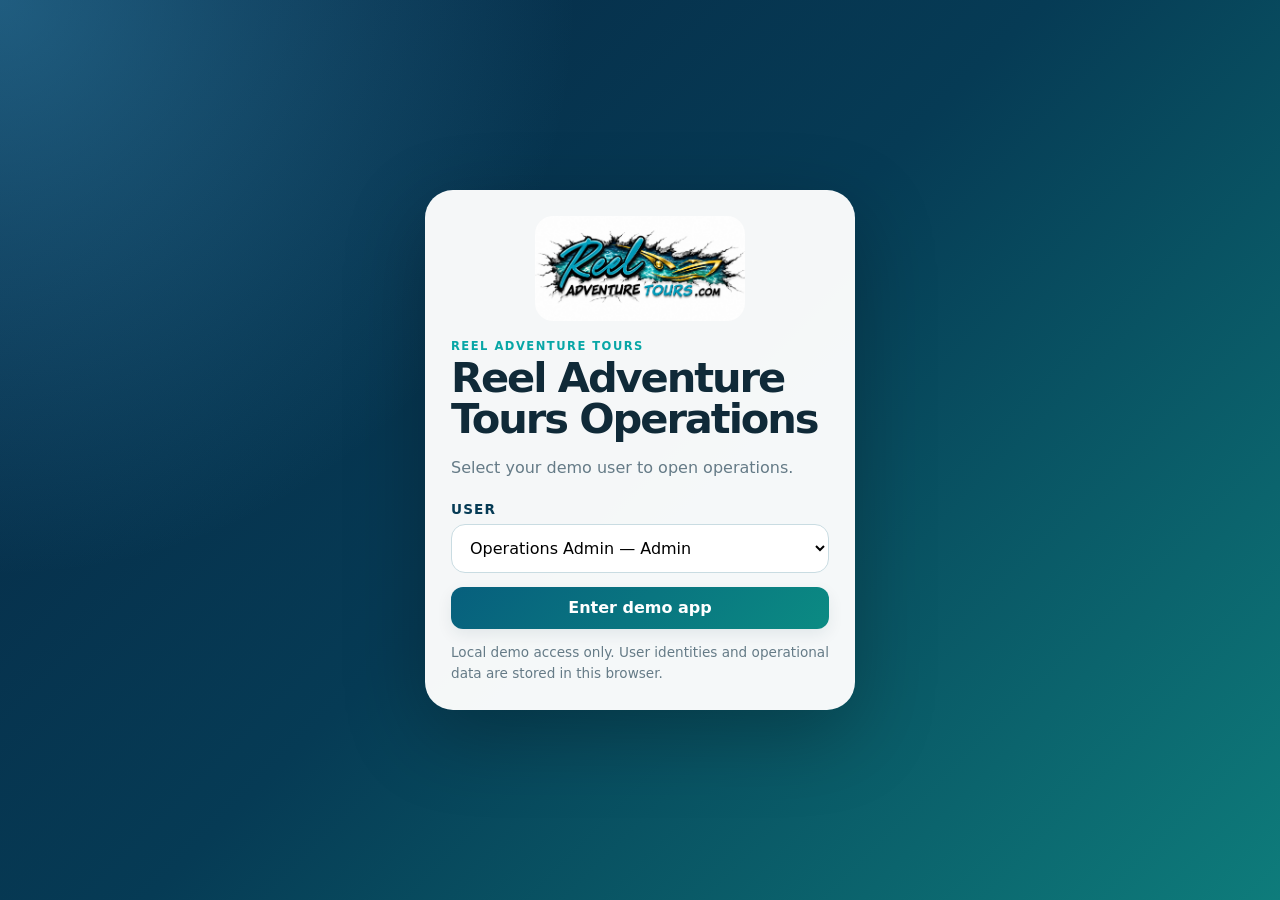
==== index.html @ 34bc8d0d "Polish operations workflows and prepare production deployment" ====
<!DOCTYPE html>
<html lang="en">
<head>
  <meta charset="UTF-8">
  <meta name="viewport" content="width=device-width, initial-scale=1.0, viewport-fit=cover">
  <meta name="theme-color" content="#081d33">
  <meta name="apple-mobile-web-app-capable" content="yes">
  <meta name="apple-mobile-web-app-status-bar-style" content="black-translucent">
  <meta name="description" content="Unified Reel Adventure Tours operations shell for bookings, trips, vessels, crew, payroll, expenses, inventory, checklists, cruise schedules, reports, and settings.">
  <title>Reel Adventure Tours — Operations Shell</title>
  <link rel="manifest" href="manifest.json">
  <link rel="apple-touch-icon" href="Reel Adventure Tours Logo (2).jpg">
  <link rel="stylesheet" href="styles.css">
</head>
<body>
  <div id="toast" class="toast" role="status" aria-live="polite"></div>

  <section id="loginScreen" class="login-screen" aria-labelledby="loginTitle">
    <div class="login-card">
      <img class="login-logo" src="Reel Adventure Tours Logo (2).jpg" alt="Reel Adventure Tours logo">
      <p class="eyebrow">Reel Adventure Tours</p>
      <h1 id="loginTitle">Reel Adventure Tours Operations</h1>
      <p class="login-copy">Select your demo user to open operations.</p>
      <label for="userSelect">User</label>
      <select id="userSelect"></select>
      <select id="roleSelect" hidden aria-hidden="true">
        <option value="Owner / Admin">Owner / Admin</option>
        <option value="Owner">Owner</option>
        <option value="Operations Manager">Operations Manager</option>
        <option value="Captain">Captain</option>
        <option value="Mate">Mate</option>
        <option value="Bookkeeper">Bookkeeper</option>
      </select>
      <button id="enterAppBtn" class="btn btn-primary btn-full">Enter demo app</button>
      <p class="login-note">Local demo access only. User identities and operational data are stored in this browser.</p>
    </div>
  </section>

  <div id="appShell" class="app-shell" hidden>
    <aside id="sidebar" class="sidebar" aria-label="Primary navigation">
      <div class="sidebar-brand">
        <img src="Reel Adventure Tours Logo (2).jpg" alt="Reel Adventure Tours logo">
        <div>
          <strong>Reel Adventure</strong>
          <span>Operations</span>
        </div>
      </div>
      <nav id="primaryNav" class="primary-nav"></nav>
    </aside>

    <div id="sidebarOverlay" class="sidebar-overlay" tabindex="-1" aria-hidden="true"></div>

    <main class="main-shell">
      <header class="topbar">
        <button id="menuBtn" class="icon-btn" aria-label="Open navigation" aria-controls="sidebar" aria-expanded="false">☰</button>
        <div class="topbar-title-wrap">
          <p class="eyebrow">Reel Adventure Tours</p>
          <h2 id="pageTitle">Dashboard</h2>
        </div>
        <div class="topbar-actions">
          <span id="activeRole" class="role-pill">Owner / Admin</span>
          <button id="installBtn" class="btn btn-outline btn-small" hidden>Install</button>
        </div>
      </header>

      <section class="content">
        <div id="page-dashboard" class="page active"></div>
        <div id="page-operations-assistant" class="page"></div>
        <div id="page-dispatch" class="page"></div>
        <div id="page-bookings" class="page"></div>
        <div id="page-invoices" class="page"></div>
        <div id="page-trips" class="page"></div>
        <div id="page-calendar" class="page"></div>
        <div id="page-chat" class="page"></div>
        <div id="page-whatsapp" class="page"></div>
        <div id="page-gmail-import" class="page"></div>
        <div id="page-captain-dashboard" class="page"></div>
        <div id="page-mate-dashboard" class="page"></div>
        <div id="page-owner-dashboard" class="page"></div>
        <div id="page-vessels" class="page"></div>
        <div id="page-maintenance" class="page"></div>
        <div id="page-crew" class="page"></div>
        <div id="page-payroll" class="page"></div>
        <div id="page-expenses" class="page"></div>
        <div id="page-inventory" class="page"></div>
        <div id="page-incident-reports" class="page"></div>
        <div id="page-pre-trip-checklist" class="page"></div>
        <div id="page-post-trip-checklist" class="page"></div>
        <div id="page-cruise-schedule" class="page"></div>
        <div id="page-reports" class="page"></div>
        <div id="page-notifications" class="page"></div>
        <div id="page-audit" class="page"></div>
        <div id="page-settings" class="page"></div>
        <div id="page-legacy" class="page"></div>
      </section>
    </main>

    <nav id="mobileBottomNav" class="mobile-bottom-nav" aria-label="Mobile primary navigation"></nav>
    <div id="mobileMoreMenu" class="mobile-more-menu" aria-label="More navigation" hidden></div>
  </div>

  <div id="offlineState" class="offline-state" role="status" hidden>Offline mode — showing cached Reel Adventure operations data.</div>

  <template id="crudPageTemplate">
    <div class="page-stack">
      <div class="module-actions">
        <button class="btn btn-primary add-record-btn"></button>
      </div>
      <form class="record-form card" hidden></form>
      <div class="card table-card">
        <div class="card-header">
          <h3></h3>
          <input class="search-input" type="search" placeholder="Search records">
        </div>
        <div class="responsive-table-wrap">
          <table>
            <thead></thead>
            <tbody></tbody>
          </table>
        </div>
      </div>
    </div>
  </template>

  <script src="app.js" defer></script>
</body>
</html>
---- styles.css ----
:root {
  --ocean: #0a3d62;
  --ocean-2: #0f5f8f;
  --sky: #48b4e0;
  --teal: #0e7c7b;
  --gold: #d4a847;
  --sand: #f5f0e8;
  --page: #f0f4f8;
  --card: #ffffff;
  --ink: #102033;
  --muted: #60738a;
  --line: #d8e2ee;
  --green: #1a9a5a;
  --red: #c0392b;
  --amber: #b7791f;
  --shadow: 0 16px 45px rgba(10, 61, 98, 0.14);
  --radius: 18px;
  --radius-sm: 12px;
}

* { box-sizing: border-box; }
html { min-height: 100%; }
body {
  min-height: 100vh;
  margin: 0;
  font-family: Inter, ui-sans-serif, system-ui, -apple-system, BlinkMacSystemFont, "Segoe UI", sans-serif;
  background: var(--page);
  color: var(--ink);
}
button, input, select, textarea { font: inherit; }
button { cursor: pointer; }
a { color: inherit; }
[hidden] { display: none !important; }

.login-screen {
  min-height: 100vh;
  display: grid;
  place-items: center;
  padding: 20px;
  background:
    radial-gradient(circle at top left, rgba(72, 180, 224, 0.38), transparent 36rem),
    linear-gradient(135deg, #072744 0%, var(--ocean) 48%, #0e7c7b 100%);
}
.login-card {
  width: min(100%, 430px);
  background: rgba(255, 255, 255, 0.96);
  border-radius: 28px;
  padding: 26px;
  box-shadow: 0 25px 80px rgba(0,0,0,.25);
}
.login-logo { display: block; max-width: 210px; width: 70%; margin: 0 auto 18px; border-radius: 18px; }
.login-card h1 { margin: 4px 0 10px; font-size: clamp(1.8rem, 9vw, 2.6rem); line-height: 1; letter-spacing: -0.05em; }
.login-copy, .login-note { color: var(--muted); line-height: 1.55; }
.login-note { font-size: .85rem; margin-bottom: 0; }
.login-card label { display: block; margin: 20px 0 7px; font-weight: 800; font-size: .85rem; text-transform: uppercase; letter-spacing: .08em; color: var(--ocean); }
.login-card select { width: 100%; border: 1px solid var(--line); border-radius: 14px; padding: 13px 14px; background: white; }

.app-shell { min-height: 100vh; }
.sidebar {
  position: fixed;
  inset: 0 auto 0 0;
  width: min(86vw, 310px);
  background: #081d33;
  color: white;
  z-index: 30;
  transform: translateX(-105%);
  transition: transform .24s ease;
  display: flex;
  flex-direction: column;
  box-shadow: 12px 0 35px rgba(0,0,0,.24);
}
.sidebar.open { transform: translateX(0); }
.sidebar-overlay { position: fixed; inset: 0; background: rgba(3, 13, 25, .54); z-index: 20; opacity: 0; pointer-events: none; transition: opacity .2s ease; }
.sidebar-overlay.open { opacity: 1; pointer-events: auto; }
.sidebar-brand { display: flex; gap: 12px; align-items: center; padding: 18px; border-bottom: 1px solid rgba(255,255,255,.1); }
.sidebar-brand img { width: 52px; height: 52px; object-fit: cover; border-radius: 16px; background: white; }
.sidebar-brand strong, .sidebar-brand span { display: block; }
.sidebar-brand strong { font-size: 1.03rem; }
.sidebar-brand span { color: rgba(255,255,255,.58); font-size: .82rem; }
.primary-nav { flex: 1; overflow-y: auto; padding: 10px; }
.nav-link { width: 100%; border: 0; background: transparent; color: rgba(255,255,255,.76); display: flex; align-items: center; gap: 12px; padding: 12px; border-radius: 14px; text-align: left; font-weight: 750; }
.nav-link:hover, .nav-link.active { background: rgba(212, 168, 71, .16); color: #fff; }
.nav-icon { width: 28px; height: 28px; display: grid; place-items: center; background: rgba(255,255,255,.08); border-radius: 10px; }
.legacy-panel { margin: 10px; padding: 14px; border-radius: 16px; background: rgba(255,255,255,.08); }
.legacy-panel p { margin: 0 0 10px; color: rgba(255,255,255,.68); font-size: .86rem; }

.main-shell { min-height: 100vh; }
.topbar { position: sticky; top: 0; z-index: 10; display: flex; align-items: center; gap: 12px; padding: max(12px, env(safe-area-inset-top)) 14px 12px; background: rgba(255,255,255,.92); border-bottom: 1px solid var(--line); backdrop-filter: blur(14px); }
.icon-btn { border: 0; background: var(--ocean); color: white; width: 44px; height: 44px; border-radius: 14px; font-size: 1.25rem; }
.topbar-title-wrap { flex: 1; min-width: 0; }
.eyebrow { margin: 0; color: var(--teal); font-size: .72rem; text-transform: uppercase; letter-spacing: .13em; font-weight: 900; }
.topbar h2 { margin: 1px 0 0; font-size: 1.1rem; white-space: nowrap; overflow: hidden; text-overflow: ellipsis; }
.topbar-actions { display: flex; align-items: center; gap: 8px; }
.role-pill, .badge { display: inline-flex; align-items: center; border-radius: 999px; padding: 5px 10px; font-size: .75rem; font-weight: 850; white-space: nowrap; }
.role-pill { color: var(--ocean); background: #e8f7f5; max-width: 128px; overflow: hidden; text-overflow: ellipsis; }
.content { padding: 16px; }
.page { display: none; }
.page.active { display: block; }
.page-stack { display: grid; gap: 16px; }
.section-heading { display: grid; gap: 14px; }
.section-heading h1 { margin: 3px 0 5px; font-size: clamp(1.85rem, 10vw, 3.2rem); line-height: .95; letter-spacing: -.06em; }
.section-summary { margin: 0; color: var(--muted); line-height: 1.5; max-width: 760px; }

.card { background: var(--card); border: 1px solid var(--line); border-radius: var(--radius); box-shadow: 0 8px 24px rgba(10,61,98,.06); overflow: hidden; }
.card-pad { padding: 18px; }
.card-header { padding: 14px 16px; display: flex; align-items: center; justify-content: space-between; gap: 12px; border-bottom: 1px solid var(--line); }
.card-header h3 { margin: 0; font-size: 1rem; }
.grid { display: grid; gap: 14px; }
.kpi-grid { grid-template-columns: repeat(2, minmax(0, 1fr)); }
.kpi { padding: 16px; }
.kpi-label { color: var(--muted); text-transform: uppercase; letter-spacing: .09em; font-weight: 900; font-size: .68rem; }
.kpi-value { margin-top: 5px; font-size: 1.9rem; font-weight: 950; letter-spacing: -.05em; }
.kpi-sub { margin-top: 3px; color: var(--muted); font-size: .82rem; }
.dashboard-grid { grid-template-columns: 1fr; }
.stat-list, .legacy-list { display: grid; gap: 10px; padding: 14px; }
.stat-row { display: flex; justify-content: space-between; gap: 12px; padding: 12px; border-radius: 14px; background: #f8fbfc; }
.stat-row span { color: var(--muted); }
.stat-row strong { text-align: right; }
.badge.green { background: #e8f8ee; color: var(--green); }
.badge.gold { background: #fff5da; color: #805b00; }
.badge.blue { background: #e8f3ff; color: var(--ocean); }
.badge.red { background: #fde8e8; color: var(--red); }

.btn { border: 0; border-radius: 13px; padding: 11px 15px; display: inline-flex; align-items: center; justify-content: center; gap: 8px; font-weight: 900; text-decoration: none; }
.btn-primary { background: linear-gradient(135deg, var(--ocean), var(--teal)); color: white; }
.btn-outline { background: white; color: var(--ocean); border: 1px solid var(--line); }
.btn-ghost { background: rgba(255,255,255,.12); color: white; }
.btn-danger { background: #fde8e8; color: var(--red); }
.btn-small { padding: 8px 11px; font-size: .82rem; }
.btn-full { width: 100%; margin-top: 14px; }

.record-form { padding: 16px; display: grid; gap: 13px; }
.record-form[hidden] { display: none; }
.form-grid { display: grid; gap: 12px; }
.field { display: grid; gap: 6px; }
.field label { color: var(--muted); text-transform: uppercase; letter-spacing: .08em; font-weight: 900; font-size: .72rem; }
.field input, .field select, .field textarea, .search-input { width: 100%; border: 1px solid var(--line); background: white; border-radius: 12px; padding: 11px 12px; color: var(--ink); }
.field textarea { min-height: 90px; resize: vertical; }
.form-actions { display: flex; gap: 10px; flex-wrap: wrap; }
.search-input { max-width: 260px; }
.responsive-table-wrap { overflow-x: auto; }
table { width: 100%; border-collapse: collapse; min-width: 720px; }
th, td { padding: 12px 14px; text-align: left; border-bottom: 1px solid var(--line); vertical-align: top; }
th { color: var(--muted); background: #f8fafc; text-transform: uppercase; letter-spacing: .08em; font-size: .7rem; }
td { font-size: .9rem; }
.row-actions { display: flex; gap: 8px; flex-wrap: wrap; }
.empty-state { padding: 24px; text-align: center; color: var(--muted); }

.legacy-tool { border: 1px solid var(--line); border-radius: 16px; padding: 14px; display: grid; gap: 9px; background: white; }
.legacy-tool h3 { margin: 0; }
.legacy-tool p { margin: 0; color: var(--muted); line-height: 1.45; }
.legacy-actions { display: flex; gap: 8px; flex-wrap: wrap; }
.legacy-frame { width: 100%; min-height: 68vh; border: 1px solid var(--line); border-radius: var(--radius); background: white; }
.placeholder-list { margin: 12px 0 0; padding-left: 20px; color: var(--muted); line-height: 1.7; }
.settings-grid { grid-template-columns: 1fr; }
.toast { position: fixed; left: 50%; bottom: 18px; transform: translate(-50%, 120px); background: #081d33; color: white; padding: 12px 16px; border-radius: 999px; z-index: 60; box-shadow: var(--shadow); transition: transform .22s ease; max-width: calc(100vw - 32px); }
.toast.show { transform: translate(-50%, 0); }

@media (min-width: 720px) {
  .content { padding: 26px; }
  .section-heading { grid-template-columns: 1fr auto; align-items: end; }
  .form-grid { grid-template-columns: repeat(2, minmax(0, 1fr)); }
  .kpi-grid { grid-template-columns: repeat(4, minmax(0, 1fr)); }
  .dashboard-grid { grid-template-columns: 1.2fr .8fr; }
  .settings-grid { grid-template-columns: repeat(2, minmax(0, 1fr)); }
}

@media (min-width: 1040px) {
  .sidebar { transform: none; width: 282px; }
  .sidebar-overlay, .icon-btn { display: none; }
  .main-shell { margin-left: 282px; }
  .topbar { padding: 15px 26px; }
  .content { padding: 32px; }
}


.conflict-panel {
  border: 1px solid #f5b7b1;
  border-left: 5px solid var(--red);
  background: #fff5f5;
  color: #7f1d1d;
  border-radius: 14px;
  padding: 13px 15px;
  line-height: 1.5;
}
.conflict-panel p { margin: 4px 0 8px; color: #9b2c2c; }
.conflict-panel ul { margin: 0; padding-left: 20px; }
.assignment-board { overflow: hidden; }
.assignment-list { display: grid; gap: 10px; padding: 14px; }
.assignment-item { display: grid; gap: 10px; padding: 12px; border: 1px solid var(--line); border-radius: 14px; background: #f8fbfc; }
.assignment-item strong, .assignment-item span { display: block; }
.assignment-item span { color: var(--muted); font-size: .85rem; margin-top: 3px; }
.assignment-item .badge { display: inline-flex; margin: 2px 4px 2px 0; color: inherit; }
@media (min-width: 720px) {
  .assignment-item { grid-template-columns: 1fr auto; align-items: center; }
}

.assignment-bucket { display: grid; gap: 10px; }
.assignment-bucket h4 { margin: 6px 0 0; color: var(--ocean); font-size: .95rem; text-transform: uppercase; letter-spacing: .1em; }
.assignment-detail-grid { display: grid; gap: 5px; min-width: min(100%, 280px); }
.assignment-detail-grid span { color: var(--ink); }
.assignment-detail-grid .badge { justify-self: start; }
.payroll-week small, td small { color: var(--muted); }
.inline-payment-form { display: grid; gap: 7px; min-width: 210px; }
.inline-payment-form input, .inline-payment-form select, .crew-dashboard select { border: 1px solid var(--line); border-radius: 10px; padding: 8px 9px; background: white; color: var(--ink); }
.muted-text { color: var(--muted); font-size: .85rem; }
.crew-dashboard { overflow: hidden; }
.crew-dashboard-body { display: grid; gap: 14px; padding: 14px; }
.crew-dashboard-body h4 { margin: 0 0 8px; color: var(--ocean); }
.crew-dashboard-body .empty-state { padding: 14px; }
@media (min-width: 900px) {
  .crew-dashboard-body { grid-template-columns: 1.1fr .9fr .9fr; align-items: start; }
  .assignment-detail-grid { min-width: 360px; }
}

.dashboard-kpis { grid-template-columns: repeat(auto-fit, minmax(160px, 1fr)); }
.notice-list { display: grid; gap: 12px; }
.notice-item { display: grid; grid-template-columns: auto 1fr; gap: 12px; align-items: start; border: 1px solid var(--line); border-radius: 14px; padding: 12px; background: #f8fbfc; }
.notice-item.unread { border-color: rgba(212, 168, 71, .7); background: #fffaf0; }
.notice-item p { margin: 4px 0; color: var(--muted); }
.notice-item small { color: var(--muted); }

.assignment-actions { display: flex; gap: 8px; flex-wrap: wrap; margin-top: 10px; }
.role-trip-list { display: grid; gap: 14px; }
.role-trip-card { padding: 14px; display: grid; gap: 12px; }
.role-trip-card .card-header p { margin: 4px 0 0; color: var(--muted); }
.photo-list { display: flex; flex-wrap: wrap; gap: 8px; }
.notification-tools { display: flex; gap: 10px; align-items: center; flex-wrap: wrap; }
.notification-tools select, .section-heading select, .readiness-card select { border: 1px solid var(--line); border-radius: 12px; padding: 10px 12px; background: white; color: var(--ink); font-weight: 800; }
.notice-item .btn { justify-self: start; }
.vessel-readiness-panel { overflow: hidden; }
.readiness-grid { display: grid; gap: 10px; padding: 14px; }
.readiness-card { display: grid; gap: 8px; border: 1px solid var(--line); border-radius: 14px; padding: 12px; background: #f8fbfc; }
.readiness-card span { color: var(--muted); font-size: .85rem; }
@media (min-width: 760px) {
  .readiness-grid { grid-template-columns: repeat(2, minmax(0, 1fr)); }
}
@media (min-width: 1080px) {
  .readiness-grid { grid-template-columns: repeat(4, minmax(0, 1fr)); }
}

.assignment-board-header { align-items: flex-start; }
.assignment-board-header p { margin: 5px 0 0; }
.assignment-board-legend, .assignment-summary-strip { display: flex; align-items: center; gap: 10px; flex-wrap: wrap; color: var(--muted); font-weight: 850; font-size: .82rem; }
.legend-dot { width: 12px; height: 12px; border-radius: 999px; display: inline-block; }
.legend-dot.red { background: var(--red); }
.legend-dot.yellow { background: var(--amber); }
.legend-dot.green { background: var(--green); }
.assignment-summary-strip { padding: 12px 14px; border-bottom: 1px solid var(--line); background: #f8fbfc; }
.assignment-summary-strip span { border: 1px solid var(--line); border-radius: 999px; padding: 7px 10px; background: white; color: var(--ocean); }
.assignment-card-list { grid-template-columns: 1fr; }
.assignment-card { border: 2px solid var(--line); border-left-width: 10px; border-radius: 18px; background: white; padding: 14px; display: grid; gap: 14px; box-shadow: 0 12px 28px rgba(10,61,98,.08); }
.assignment-card.ready-red, .role-trip-card.ready-red { border-left-color: var(--red); }
.assignment-card.ready-yellow, .role-trip-card.ready-yellow { border-left-color: var(--amber); }
.assignment-card.ready-green, .role-trip-card.ready-green { border-left-color: var(--green); }
.assignment-card-top, .assignment-card-footer { display: flex; justify-content: space-between; gap: 12px; flex-wrap: wrap; align-items: flex-start; }
.assignment-card-top h3 { margin: 2px 0 4px; font-size: clamp(1.35rem, 5vw, 2rem); letter-spacing: -.04em; }
.assignment-card-top p { margin: 0; color: var(--muted); font-weight: 750; }
.dispatch-status .badge { font-size: .9rem; padding: 8px 12px; }
.assignment-card-metrics { display: grid; grid-template-columns: repeat(2, minmax(0, 1fr)); gap: 10px; }
.assignment-card-metrics div { border: 1px solid var(--line); border-radius: 14px; padding: 10px; background: #f8fbfc; }
.assignment-card-metrics span, .crew-role-label { display: block; color: var(--muted); font-size: .68rem; text-transform: uppercase; letter-spacing: .09em; font-weight: 950; }
.assignment-card-metrics strong { display: block; margin-top: 3px; font-size: 1rem; }
.crew-visual-row { display: grid; grid-template-columns: 1fr; gap: 10px; }
.crew-pill { display: grid; grid-template-columns: auto 1fr; gap: 10px; align-items: center; border: 1px solid var(--line); border-radius: 16px; padding: 11px; background: #f8fbfc; min-width: 0; }
.crew-pill strong { display: block; font-size: 1.05rem; margin: 2px 0 5px; }
.crew-avatar { width: 46px; height: 46px; border-radius: 50%; display: inline-grid; place-items: center; background: linear-gradient(135deg, var(--ocean), var(--sky)); color: white; font-weight: 950; box-shadow: inset 0 0 0 3px rgba(255,255,255,.26); }
.readiness-chips, .vessel-verification-row { display: flex; gap: 8px; flex-wrap: wrap; }
.readiness-chip { border-radius: 999px; padding: 7px 10px; font-weight: 900; font-size: .78rem; }
.readiness-chip.ok { background: #e8f8ee; color: var(--green); }
.readiness-chip.pending { background: #fff5da; color: #805b00; }
.readiness-chip small { opacity: .78; margin-left: 3px; }
.role-card-title { display: grid; grid-template-columns: auto 1fr; gap: 10px; align-items: center; }
.role-trip-card.ready-red, .role-trip-card.ready-yellow, .role-trip-card.ready-green { border-left-width: 10px; }
.role-archive-list { display: grid; gap: 10px; padding: 14px; }

@media (min-width: 700px) {
  .assignment-card-list { grid-template-columns: repeat(2, minmax(0, 1fr)); }
  .crew-visual-row { grid-template-columns: repeat(2, minmax(0, 1fr)); }
  .assignment-card-metrics { grid-template-columns: repeat(4, minmax(0, 1fr)); }
}

@media (min-width: 1180px) {
  .assignment-card-list { grid-template-columns: repeat(3, minmax(0, 1fr)); }
}

@media (max-width: 540px) {
  .content { padding: 12px; }
  .card-header, .assignment-card-top, .assignment-card-footer { flex-direction: column; align-items: stretch; }
  .assignment-card { padding: 12px; border-left-width: 8px; }
  .assignment-card-metrics { grid-template-columns: 1fr; }
  .crew-avatar { width: 42px; height: 42px; }
  .btn { width: 100%; }
  .topbar-actions .btn { width: auto; }
  .role-pill { max-width: 96px; }
}

.natural-sentence-mode { display: grid; gap: 4px; margin-bottom: 14px; border: 1px solid rgba(31, 138, 112, .25); border-radius: 16px; padding: 12px 14px; background: #eaf8f4; color: var(--ocean); }
.natural-sentence-mode strong { font-size: .82rem; text-transform: uppercase; letter-spacing: .09em; }
.natural-sentence-mode span { color: var(--muted); font-weight: 750; line-height: 1.4; }
.assignment-board-tools { display: grid; gap: 10px; justify-items: end; }
.dispatch-view-toggle { display: flex; gap: 8px; flex-wrap: wrap; justify-content: flex-end; }
.dispatch-tree { display: grid; gap: 14px; padding: 14px; background: #f8fbfc; }
.dispatch-date-node, .dispatch-time-node, .dispatch-trip-node { display: grid; gap: 10px; border: 1px solid var(--line); border-radius: 18px; background: white; }
.dispatch-date-node { padding: 12px; border-left: 8px solid var(--ocean); }
.dispatch-time-node { padding: 12px; margin-left: 10px; border-left: 6px solid var(--sky); }
.dispatch-trip-node { padding: 12px; margin-left: 10px; border-left-width: 8px; box-shadow: 0 10px 22px rgba(10,61,98,.06); }
.dispatch-trip-node.ready-red { border-left-color: var(--red); }
.dispatch-trip-node.ready-yellow { border-left-color: var(--amber); }
.dispatch-trip-node.ready-green { border-left-color: var(--green); }
.dispatch-node-heading, .dispatch-trip-main { display: flex; align-items: flex-start; justify-content: space-between; gap: 12px; flex-wrap: wrap; }
.dispatch-node-heading strong, .dispatch-trip-main strong { display: block; margin-top: 2px; font-size: 1.05rem; }
.dispatch-trip-main p { margin: 4px 0 0; color: var(--muted); font-weight: 750; }
.tree-level { display: block; color: var(--muted); font-size: .68rem; text-transform: uppercase; letter-spacing: .1em; font-weight: 950; }
.dispatch-tree-crew { display: grid; gap: 10px; grid-template-columns: repeat(2, minmax(0, 1fr)); }
.dispatch-status-node { display: flex; align-items: center; justify-content: space-between; gap: 10px; margin-left: 20px; border-top: 1px dashed var(--line); padding: 10px 4px 0; }

@media (max-width: 700px) {
  .assignment-board-tools { justify-items: stretch; }
  .dispatch-view-toggle { justify-content: stretch; }
  .dispatch-view-toggle .btn { flex: 1 1 150px; }
  .dispatch-tree { padding: 10px; }
  .dispatch-time-node, .dispatch-trip-node, .dispatch-status-node { margin-left: 0; }
  .dispatch-tree-crew { grid-template-columns: 1fr; }
}

.badge.gray { background: #eef2f6; color: #5b6775; }
.daily-summary-bar { display: grid; grid-template-columns: repeat(auto-fit, minmax(135px, 1fr)); gap: 10px; padding: 14px; background: #081d33; color: white; }
.daily-summary-bar div { border: 1px solid rgba(255,255,255,.16); border-radius: 14px; padding: 10px 12px; background: rgba(255,255,255,.08); }
.daily-summary-bar span { display: block; color: rgba(255,255,255,.72); font-size: .68rem; text-transform: uppercase; letter-spacing: .1em; font-weight: 950; }
.daily-summary-bar strong { display: block; margin-top: 4px; font-size: 1.25rem; }
.summary-green { color: #7ee0a4; }
.summary-yellow { color: #ffd36b; }
.summary-red { color: #ff9b91; }
.voice-command-panel { display: flex; align-items: center; justify-content: space-between; gap: 14px; padding: 14px 16px; border: 2px solid rgba(15,95,143,.18); border-left: 8px solid var(--ocean); border-radius: var(--radius); background: white; box-shadow: 0 12px 28px rgba(10,61,98,.08); }
.voice-command-panel h3 { margin: 2px 0 4px; letter-spacing: -.02em; text-transform: capitalize; }
.voice-command-panel p { margin: 0; color: var(--muted); line-height: 1.4; }
.voice-command-panel.state-listening-for-field, .voice-command-panel.state-listening-for-value { border-left-color: var(--gold); background: #fffaf0; }
.voice-command-panel.state-value-filled, .voice-command-panel.state-confirming { border-left-color: var(--green); background: #f0fbf4; }
.voice-command-panel.state-error { border-left-color: var(--red); background: #fff5f5; }
.voice-command-actions { display: flex; gap: 8px; flex-wrap: wrap; justify-content: flex-end; }
.voice-suggestions { margin-top: 6px !important; font-size: .82rem; font-weight: 800; }
.true-dispatch-tree { position: relative; gap: 18px; }
.true-dispatch-tree details > summary { list-style: none; cursor: pointer; }
.true-dispatch-tree details > summary::-webkit-details-marker { display: none; }
.tree-branch { position: relative; }
.dispatch-date-node { padding: 0 0 12px 0; border-left: 0; background: transparent; }
.dispatch-date-heading { border: 1px solid var(--line); border-left: 10px solid var(--ocean); border-radius: 18px; background: white; padding: 16px; }
.dispatch-date-heading strong { font-size: clamp(1.65rem, 5vw, 2.4rem); letter-spacing: -.05em; }
.tree-children { position: relative; display: grid; gap: 12px; margin-left: 22px; padding-left: 24px; }
.tree-children::before { content: ""; position: absolute; left: 7px; top: 0; bottom: 18px; width: 3px; background: #b8c6d6; border-radius: 999px; }
.dispatch-time-node { margin-left: 0; padding: 0; border: 0; background: transparent; }
.dispatch-time-heading { position: relative; border: 1px solid var(--line); border-left: 8px solid var(--sky); border-radius: 16px; padding: 14px; background: white; }
.dispatch-time-heading::before, .dispatch-trip-node::before { content: ""; position: absolute; left: -24px; top: 28px; width: 24px; height: 3px; background: #b8c6d6; }
.dispatch-time-heading strong { font-size: clamp(1.35rem, 4vw, 1.8rem); }
.dispatch-trip-node { position: relative; margin-left: 0; padding: 0; border: 1px solid var(--line); border-left-width: 9px; background: white; }
.dispatch-trip-main { padding: 14px; }
.dispatch-trip-main strong { font-size: clamp(1.25rem, 4vw, 1.7rem); }
.dispatch-leaf-list { gap: 8px; padding-bottom: 12px; }
.dispatch-leaf { position: relative; display: grid; grid-template-columns: auto minmax(94px, .6fr) minmax(120px, 1fr) auto; align-items: center; gap: 8px; width: 100%; text-align: left; border: 1px solid var(--line); border-radius: 14px; padding: 10px 12px; background: #f8fbfc; color: var(--ink); }
.dispatch-leaf::before { content: ""; position: absolute; left: -24px; top: 50%; width: 24px; height: 3px; background: #b8c6d6; }
.branch-stem { color: var(--muted); font-weight: 950; }
.leaf-label { color: var(--muted); font-size: .7rem; text-transform: uppercase; letter-spacing: .09em; font-weight: 950; }
.dispatch-leaf strong { display: inline-flex; align-items: center; gap: 8px; }
.archived-legacy-tools { grid-column: 1 / -1; background: #f8fbfc; }

@media (max-width: 700px) {
  .voice-command-panel { flex-direction: column; align-items: stretch; }
  .voice-command-actions { justify-content: stretch; }
  .voice-command-actions .btn { flex: 1 1 135px; }
  .tree-children { margin-left: 8px; padding-left: 16px; }
  .dispatch-time-heading::before, .dispatch-trip-node::before, .dispatch-leaf::before { left: -16px; width: 16px; }
  .dispatch-leaf { grid-template-columns: 1fr; }
  .branch-stem { display: none; }
}
.node-actions { display: flex; align-items: center; justify-content: flex-end; gap: 8px; flex-wrap: wrap; }
@media (max-width: 700px) { .node-actions { justify-content: stretch; } .node-actions .btn { flex: 1 1 120px; } }
.voice-selected-field { outline: 3px solid var(--gold); box-shadow: 0 0 0 4px rgba(244,176,43,.18); background: #fffaf0; }
.invoice-card-grid, .cruise-dashboard-grid { gap: 16px; }
.invoice-card { border: 1px solid var(--line); border-radius: var(--radius); padding: 14px; background: #fff; }
.checklist-grid { display: grid; grid-template-columns: repeat(auto-fit, minmax(240px, 1fr)); gap: 10px 14px; margin-top: 16px; }
.checklist-item { display: flex; align-items: center; gap: 10px; padding: 10px 12px; border: 1px solid var(--line); border-radius: 12px; background: #fff; font-weight: 700; }
.checklist-field { margin: 0; }
.reminder-strip { display: flex; flex-wrap: wrap; gap: 8px; margin: 10px 0; }

/* Phase 4E — mobile-first premium operations platform */
:root {
  --navy-950: #06182b;
  --navy-900: #081d33;
  --aqua: #35d4c7;
  --soft-shadow: 0 18px 48px rgba(8, 29, 51, .14);
}
html { min-height: 100%; background: var(--navy-900); }
body { background: linear-gradient(180deg, #eef7fb 0%, #f7fafc 46%, #eef4f8 100%); font-size: 16px; }
body::before { content: ""; position: fixed; inset: 0 0 auto 0; height: 230px; background: radial-gradient(circle at 10% 0, rgba(53,212,199,.34), transparent 44%), linear-gradient(135deg, var(--navy-950), var(--ocean)); pointer-events: none; z-index: -1; }
button, .btn, input, select, textarea { min-height: 48px; }
input, select, textarea { font-size: 1rem; }
.btn { border-radius: 15px; font-weight: 900; box-shadow: 0 6px 16px rgba(10,61,98,.08); }
.btn-primary { background: linear-gradient(135deg, var(--ocean), var(--teal)); }
.btn-outline { background: #fff; border-color: #cfe0ec; }
.btn-danger { background: #b83227; color: #fff; border-color: #b83227; }
.card { border-color: rgba(10,61,98,.11); border-radius: 22px; box-shadow: var(--soft-shadow); }
.content { padding: 16px 16px calc(96px + env(safe-area-inset-bottom)); }
.topbar { background: rgba(255,255,255,.86); }
.badge.green { background: #e8fff2; color: #087342; }
.badge.gold { background: #fff6da; color: #865b0d; }
.badge.red { background: #fff0ee; color: #a1261c; }
.badge.blue { background: #e9f5ff; color: #0b578f; }
.badge.gray { background: #eef2f6; color: #596777; }
.hero-command-card { display: grid; gap: 14px; padding: 22px; border-radius: 28px; background: linear-gradient(135deg, rgba(8,29,51,.98), rgba(10,61,98,.95) 52%, rgba(14,124,123,.94)); color: #fff; box-shadow: 0 24px 70px rgba(8,29,51,.28); }
.hero-command-card h1 { margin: 3px 0 8px; font-size: clamp(2.25rem, 11vw, 4rem); line-height: .9; letter-spacing: -.07em; }
.hero-command-card .eyebrow, .hero-command-card .section-summary { color: rgba(255,255,255,.78); }
.hero-badge { justify-self: start; padding: 9px 12px; border-radius: 999px; background: rgba(212,168,71,.18); color: #ffe29a; font-weight: 950; }
.command-kpis .kpi { border-top: 5px solid var(--aqua); }
.quick-action-dock { display: grid; grid-template-columns: repeat(2, minmax(0,1fr)); gap: 10px; padding: 12px; border-radius: 24px; background: rgba(255,255,255,.72); border: 1px solid rgba(255,255,255,.74); box-shadow: var(--soft-shadow); backdrop-filter: blur(16px); }
.quick-action-dock .btn:first-child, .quick-action-dock .btn:last-child { grid-column: 1 / -1; }
.urgent-card .stat-list { gap: 8px; }
.urgent-item { width: 100%; display: grid; grid-template-columns: auto 1fr; gap: 4px 10px; align-items: center; text-align: left; border: 1px solid var(--line); border-radius: 16px; padding: 12px; background: #fff; color: var(--ink); }
.urgent-item small { grid-column: 2; color: var(--muted); }
.mobile-bottom-nav { position: fixed; left: 0; right: 0; bottom: 0; z-index: 40; display: grid; grid-template-columns: repeat(6, 1fr); gap: 4px; padding: 8px max(8px, env(safe-area-inset-left)) calc(8px + env(safe-area-inset-bottom)) max(8px, env(safe-area-inset-right)); background: rgba(8,29,51,.94); border-top: 1px solid rgba(255,255,255,.14); box-shadow: 0 -18px 48px rgba(8,29,51,.24); backdrop-filter: blur(18px); }
.mobile-nav-link { position: relative; min-height: 58px; border: 0; border-radius: 18px; background: transparent; color: rgba(255,255,255,.74); display: grid; place-items: center; gap: 2px; font-size: .68rem; font-weight: 900; }
.mobile-nav-link.active { background: rgba(53,212,199,.16); color: #fff; }
.mobile-nav-icon { position: relative; font-size: 1.25rem; }
.mobile-nav-badge, .mobile-more-item em { position: absolute; min-width: 19px; height: 19px; display: grid; place-items: center; border-radius: 999px; background: #f04438; color: #fff; font-size: .68rem; font-style: normal; font-weight: 950; }
.mobile-nav-badge { top: -9px; right: -14px; }
.mobile-more-menu { position: fixed; inset: 0; z-index: 39; background: rgba(3,13,25,.54); display: grid; align-items: end; padding-bottom: calc(76px + env(safe-area-inset-bottom)); }
.mobile-more-sheet { max-height: min(72vh, 620px); overflow: auto; background: #f8fbfd; border-radius: 28px 28px 0 0; box-shadow: 0 -20px 60px rgba(0,0,0,.28); }
.mobile-more-handle { width: 44px; height: 5px; border-radius: 999px; background: #bfd1de; margin: 10px auto 2px; }
.mobile-more-grid { display: grid; grid-template-columns: repeat(2, minmax(0,1fr)); gap: 10px; padding: 14px; }
.mobile-more-item { position: relative; min-height: 64px; display: flex; align-items: center; gap: 10px; border: 1px solid var(--line); border-radius: 18px; background: #fff; color: var(--ink); padding: 10px 12px; text-align: left; }
.mobile-more-item.active { border-color: var(--aqua); box-shadow: 0 0 0 3px rgba(53,212,199,.18); }
.mobile-more-item em { top: 6px; right: 8px; }
.offline-state { position: fixed; left: 12px; right: 12px; bottom: calc(86px + env(safe-area-inset-bottom)); z-index: 45; padding: 12px 14px; border-radius: 16px; background: #fff6da; color: #7a4f00; box-shadow: var(--soft-shadow); font-weight: 900; }
.form-section-stack { display: grid; gap: 14px; }
.form-section-card { border: 1px solid var(--line); border-radius: 20px; background: #f9fcfe; padding: 14px; }
.form-section-title { display: flex; align-items: center; gap: 10px; margin-bottom: 12px; }
.form-section-title span { width: 30px; height: 30px; display: grid; place-items: center; border-radius: 999px; background: var(--ocean); color: #fff; font-weight: 950; }
.form-section-title h3 { margin: 0; }
.next-section-btn { margin-top: 10px; width: 100%; }
.sticky-save-controls { position: sticky; bottom: calc(76px + env(safe-area-inset-bottom)); z-index: 8; margin: 10px -4px -4px; padding: 10px; border-radius: 20px; background: rgba(255,255,255,.9); box-shadow: 0 -12px 28px rgba(8,29,51,.12); backdrop-filter: blur(14px); }
.voice-command-panel { position: sticky; top: calc(70px + env(safe-area-inset-top)); z-index: 9; align-items: stretch; border-radius: 24px; }
.voice-mic { flex: 0 0 54px; width: 54px; height: 54px; display: grid; place-items: center; border-radius: 18px; background: linear-gradient(135deg, var(--ocean), var(--teal)); color: #fff; font-size: 1.6rem; }
.voice-mode-grid { display: grid; gap: 5px; margin: 6px 0; color: var(--ink); font-size: .86rem; }
.role-trip-details { display: grid; grid-template-columns: repeat(2,minmax(0,1fr)); gap: 10px; padding: 0 14px 14px; }
.role-trip-details div { border: 1px solid var(--line); border-radius: 14px; padding: 10px; background: #f8fbfc; }
.role-trip-details span { display:block; color: var(--muted); font-size: .7rem; text-transform: uppercase; letter-spacing: .08em; font-weight: 950; }
.role-trip-details strong { display:block; margin-top: 3px; }
.notification-inbox { padding: 14px; }
.notification-group { display: grid; gap: 10px; margin-bottom: 18px; }
.notification-group h3 { margin: 0; font-size: 1.25rem; letter-spacing: -.03em; }
.notice-badges, .notice-actions { display: flex; flex-wrap: wrap; gap: 8px; margin-top: 8px; }
.notice-item { align-items: flex-start; border-radius: 18px; }
.dispatch-trip-node.ready-green { border-left-color: var(--green); }
.dispatch-trip-node.ready-yellow { border-left-color: var(--gold); }
.dispatch-trip-node.ready-red { border-left-color: var(--red); }
.dispatch-trip-node.ready-green .dispatch-trip-main { box-shadow: inset 6px 0 0 var(--green); }
.dispatch-trip-node.ready-yellow .dispatch-trip-main { box-shadow: inset 6px 0 0 var(--gold); }
.dispatch-trip-node.ready-red .dispatch-trip-main { box-shadow: inset 6px 0 0 var(--red); }
.dispatch-trip-main p { line-height: 1.45; }
.table-card .responsive-table-wrap { overflow-x: auto; }

@media (max-width: 700px) {
  .sidebar { display: none; }
  .topbar { padding-top: max(10px, env(safe-area-inset-top)); }
  .topbar-actions .role-pill { display: none; }
  .icon-btn { display: none; }
  .section-heading { grid-template-columns: 1fr; }
  .section-heading .btn, .section-heading select { width: 100%; }
  .kpi-grid { grid-template-columns: 1fr 1fr; gap: 10px; }
  .kpi { padding: 14px; }
  .kpi-value { font-size: clamp(1.35rem, 8vw, 1.85rem); }
  .card-header { align-items: flex-start; flex-direction: column; }
  .form-grid { grid-template-columns: 1fr; }
  .field { margin-bottom: 0; }
  .field label { font-size: .82rem; }
  .field input, .field select, .field textarea { width: 100%; padding: 14px; border-radius: 14px; }
  .responsive-table-wrap table, .responsive-table-wrap thead, .responsive-table-wrap tbody, .responsive-table-wrap tr, .responsive-table-wrap th, .responsive-table-wrap td { display: block; width: 100%; }
  .responsive-table-wrap thead { display: none; }
  .responsive-table-wrap tr { border: 1px solid var(--line); border-radius: 18px; padding: 10px; margin: 10px; background: #fff; }
  .responsive-table-wrap td { border: 0; padding: 8px 4px; }
  .row-actions, .form-actions, .assignment-actions { display: grid; grid-template-columns: 1fr; gap: 10px; }
  .row-actions .btn, .form-actions .btn, .assignment-actions .btn { width: 100%; }
  .daily-summary-bar { grid-template-columns: 1fr 1fr; }
  .dispatch-date-heading, .dispatch-time-heading, .dispatch-trip-main { border-radius: 20px; }
  .dispatch-trip-node { border-radius: 20px; overflow: hidden; }
  .dispatch-leaf { min-height: 56px; }
  .assignment-card-metrics, .role-trip-details { grid-template-columns: 1fr; }
}

@media (min-width: 900px) {
  .mobile-bottom-nav, .mobile-more-menu { display: none !important; }
  .content { padding-bottom: 24px; }
  .app-shell { display: grid; grid-template-columns: 280px 1fr; }
  .sidebar { position: sticky; transform: none; width: 280px; height: 100vh; }
  .main-shell { min-width: 0; }
  .dashboard-grid { grid-template-columns: 1.2fr .8fr; }
  .quick-action-dock { grid-template-columns: repeat(5, 1fr); }
  .quick-action-dock .btn:first-child, .quick-action-dock .btn:last-child { grid-column: auto; }
}

.upload-zone {
  align-items: center;
  border: 2px dashed rgba(14, 165, 233, 0.55);
  display: flex;
  gap: 18px;
  justify-content: space-between;
  padding: 18px;
}
.upload-zone.drag-over {
  background: rgba(14, 165, 233, 0.12);
  border-color: #0ea5e9;
  transform: translateY(-1px);
}
.upload-actions, .calendar-view-tabs, .quick-filter-row {
  display: flex;
  flex-wrap: wrap;
  gap: 8px;
}
.upload-review-card {
  border-left: 5px solid #f59e0b;
  margin-top: 14px;
  padding: 18px;
}
.field.needs-review input, .field.needs-review textarea {
  border-color: #f59e0b;
  background: #fff7ed;
}
.duplicate-warning {
  background: #fff7ed;
  border: 1px solid #f59e0b;
  border-radius: 14px;
  margin: 12px 0;
  padding: 14px;
}
.calendar-page .upload-zone { margin-top: 0; }
.calendar-role-note { border-left: 4px solid #0ea5e9; }
.calendar-grid {
  display: grid;
  gap: 10px;
}
.month-view { grid-template-columns: repeat(7, minmax(0, 1fr)); }
.week-view { grid-template-columns: repeat(7, minmax(140px, 1fr)); overflow-x: auto; }
.calendar-weekday {
  color: #64748b;
  font-size: 0.8rem;
  font-weight: 800;
  text-align: center;
  text-transform: uppercase;
}
.calendar-day-cell {
  background: #fff;
  border: 1px solid #dbeafe;
  border-radius: 16px;
  color: inherit;
  cursor: pointer;
  display: grid;
  gap: 5px;
  min-height: 132px;
  padding: 10px;
  text-align: left;
}
.calendar-day-cell:hover, .calendar-trip-card:hover { border-color: #0ea5e9; box-shadow: 0 10px 28px rgba(15, 23, 42, 0.12); }
.day-schedule { padding: 16px; }
.calendar-trip-list {
  display: grid;
  gap: 12px;
}
.calendar-trip-card {
  align-items: flex-start;
  background: #fff;
  border: 1px solid #e5e7eb;
  border-left: 6px solid #0ea5e9;
  border-radius: 16px;
  color: inherit;
  cursor: pointer;
  display: flex;
  gap: 12px;
  justify-content: space-between;
  padding: 14px;
  text-align: left;
  width: 100%;
}
.calendar-trip-card.green { border-left-color: #16a34a; }
.calendar-trip-card.gold { border-left-color: #f59e0b; }
.calendar-trip-card.red { border-left-color: #dc2626; }
.calendar-trip-card.blue { border-left-color: #2563eb; }
.calendar-trip-card.gray { border-left-color: #6b7280; opacity: 0.8; }
.badge.gray { background: #e5e7eb; color: #374151; }
@media (max-width: 760px) {
  .upload-zone { align-items: stretch; flex-direction: column; }
  .upload-actions .btn { justify-content: center; width: 100%; }
  .month-view { gap: 7px; grid-template-columns: repeat(2, minmax(0, 1fr)); }
  .calendar-weekday { display: none; }
  .calendar-day-cell { min-height: 118px; }
  .calendar-trip-card { flex-direction: column; }
  .calendar-view-tabs .btn, .quick-filter-row .btn { flex: 1 1 45%; }
}

/* Phase 4H mobile-first full-width layout and collapsible voice assistant */
.main-shell, .content, .page, .page-stack { width: 100%; max-width: none; }
.content { padding: 10px; padding-bottom: calc(104px + env(safe-area-inset-bottom)); }
.page-stack { gap: 12px; }
.section-summary { max-width: none; }
.search-input { max-width: none; min-height: 46px; }
.btn { min-height: 44px; }
.card { border-radius: 16px; }
.record-form { padding: 12px; }
.stat-row { align-items: flex-start; }
.stat-row strong { overflow-wrap: anywhere; }

.voice-assistant-root { position: fixed; inset: 0; z-index: 55; pointer-events: none; }
.voice-fab {
  position: fixed;
  right: max(16px, env(safe-area-inset-right));
  bottom: calc(92px + env(safe-area-inset-bottom));
  width: 62px;
  height: 62px;
  border: 0;
  border-radius: 999px;
  display: grid;
  place-items: center;
  background: linear-gradient(135deg, var(--ocean), var(--teal));
  color: #fff;
  box-shadow: 0 18px 42px rgba(8,29,51,.32);
  font-size: 1.65rem;
  pointer-events: auto;
}
.voice-assistant-backdrop { position: fixed; inset: 0; background: rgba(3,13,25,.38); pointer-events: auto; }
.voice-command-panel {
  position: fixed;
  left: 0;
  right: 0;
  bottom: 0;
  top: auto;
  max-height: min(82vh, 620px);
  overflow: auto;
  display: grid;
  gap: 12px;
  padding: 10px 14px calc(18px + env(safe-area-inset-bottom));
  border: 1px solid var(--line);
  border-top: 6px solid var(--ocean);
  border-left: 1px solid var(--line);
  border-radius: 28px 28px 0 0;
  background: #fff;
  box-shadow: 0 -22px 70px rgba(8,29,51,.28);
  pointer-events: auto;
}
.voice-command-panel.state-listening-for-field, .voice-command-panel.state-listening-for-value { border-top-color: var(--gold); border-left-color: var(--line); }
.voice-command-panel.state-value-filled, .voice-command-panel.state-confirming { border-top-color: var(--green); border-left-color: var(--line); }
.voice-command-panel.state-error { border-top-color: var(--red); border-left-color: var(--line); }
.voice-sheet-handle { width: 48px; height: 5px; border-radius: 999px; background: #c9d6e2; justify-self: center; }
.voice-assistant-header { display: grid; grid-template-columns: auto 1fr auto; gap: 12px; align-items: center; }
.voice-assistant-header h3 { margin: 2px 0 0; }
.voice-assistant-body { display: grid; gap: 8px; }
.voice-command-actions { display: grid; grid-template-columns: repeat(2, minmax(0, 1fr)); gap: 8px; justify-content: stretch; }
.voice-command-actions .btn { width: 100%; }

.checklist-accordion { padding: 0; }
.checklist-accordion > summary, .stock-alert-details > summary { cursor: pointer; list-style: none; padding: 14px; }
.checklist-accordion > summary::-webkit-details-marker, .stock-alert-details > summary::-webkit-details-marker { display: none; }
.checklist-accordion .form-grid, .checklist-accordion .checklist-grid { padding: 0 14px 14px; }
.stock-alert-details { overflow: hidden; }
.stock-alert-details > summary { display: flex; align-items: center; justify-content: space-between; gap: 12px; }
.stock-alert-details h3 { margin: 0; }
.stock-alert-list { display: grid; gap: 10px; padding: 0 14px 14px; }
.stock-alert-row { display: grid; gap: 10px; border: 1px solid var(--line); border-radius: 16px; padding: 12px; background: #f8fbfc; }
.stock-alert-row span { display: block; color: var(--muted); font-size: .68rem; text-transform: uppercase; letter-spacing: .08em; font-weight: 950; }
.stock-alert-row p { margin: 3px 0 0; }

@media (max-width: 540px) {
  .content { padding: 8px; padding-bottom: calc(108px + env(safe-area-inset-bottom)); }
  .section-heading h1 { font-size: clamp(1.7rem, 12vw, 2.65rem); }
  .kpi-grid { grid-template-columns: 1fr; }
  .hero-command-card, .quick-action-dock, .card-pad, .stat-list, .notification-inbox { padding: 12px; }
  .responsive-table-wrap tr { margin: 8px 0; }
  .mobile-more-grid { grid-template-columns: 1fr; }
}

@media (min-width: 720px) {
  .content { padding: 16px; }
  .stock-alert-row { grid-template-columns: repeat(2, minmax(0, 1fr)); }
  .voice-command-actions { grid-template-columns: repeat(4, minmax(0, 1fr)); }
}

@media (min-width: 900px) {
  .app-shell { grid-template-columns: 280px minmax(0, 1fr); }
  .main-shell { margin-left: 0; width: 100%; min-width: 0; }
  .content { padding: 20px; padding-bottom: 24px; }
  .voice-fab { bottom: 24px; }
  .voice-command-panel { left: calc(280px + 24px); right: 24px; bottom: 24px; border-radius: 28px; max-height: min(76vh, 640px); }
  .voice-assistant-backdrop { left: 280px; }
  .stock-alert-row { grid-template-columns: 1.4fr repeat(3, minmax(120px, 1fr)); }
}

@media (min-width: 1040px) {
  .main-shell { margin-left: 0; }
  .content { padding: 22px; }
  .dashboard-grid { grid-template-columns: repeat(2, minmax(0, 1fr)); }
}

.intake-detection-grid {
  display: grid;
  gap: 14px;
  grid-template-columns: repeat(auto-fit, minmax(220px, 1fr));
  margin: 14px 0;
}
.intake-label {
  color: #64748b;
  display: block;
  font-size: .78rem;
  font-weight: 800;
  letter-spacing: .08em;
  margin-bottom: 6px;
  text-transform: uppercase;
}
.classification-scores { display: flex; flex-wrap: wrap; gap: 6px; margin-top: 8px; }
.review-approval { align-items: center; display: flex; gap: 8px; margin-top: 10px; }
.extracted-fields-heading { margin-top: 10px; }
.extracted-fields-heading h4 { margin: 0 0 4px; }
.extracted-fields-heading p { color: #64748b; margin: 0; }
.intake-warning {
  background: #fff7ed;
  border: 1px solid #f59e0b;
  border-radius: 14px;
  margin: 12px 0;
  padding: 12px;
}
.source-preview {
  background: #f8fafc;
  border: 1px solid #e2e8f0;
  border-radius: 14px;
  margin-top: 12px;
  padding: 12px;
}
.source-preview pre {
  max-height: 180px;
  overflow: auto;
  white-space: pre-wrap;
}

/* Phase 4K mobile-first finalization */
* { box-sizing: border-box; }
html, body { max-width: 100%; overflow-x: hidden; }
.mobile-bottom-nav {
  display: block;
  overflow-x: auto;
  overscroll-behavior-x: contain;
  scroll-snap-type: x proximity;
  -webkit-overflow-scrolling: touch;
}
.mobile-nav-scroll {
  display: flex;
  gap: 8px;
  min-width: max-content;
  padding: 0 4px;
}
.mobile-nav-link {
  min-width: 96px;
  padding: 8px 10px;
  scroll-snap-align: start;
}
.dashboard-custom-grid { grid-template-columns: 1fr; }
.dashboard-custom-card { min-width: 0; }
.dashboard-card-actions { display: flex; gap: 6px; }
.dashboard-customizer > summary {
  align-items: center;
  cursor: pointer;
  display: flex;
  justify-content: space-between;
  gap: 10px;
  padding: 14px 16px;
}
.dashboard-customizer-grid { display: grid; gap: 10px; padding: 0 14px 14px; }
.dashboard-customizer-row {
  align-items: center;
  background: #f8fbfc;
  border: 1px solid var(--line);
  border-radius: 14px;
  display: grid;
  gap: 8px;
  padding: 10px;
}
.dashboard-customizer-row label { font-weight: 900; }
.dashboard-customizer-row > div { display: flex; flex-wrap: wrap; gap: 6px; }
.dashboard-mini-card { padding: 14px; }
.dashboard-mini-card strong, .dashboard-mini-card span { display: block; }
.confidence-pill {
  border-radius: 999px;
  display: inline-flex;
  font-size: .68rem;
  font-weight: 950;
  margin-left: 6px;
  padding: 3px 7px;
  text-transform: uppercase;
}
.confidence-high { background: #dcfce7; color: #166534; }
.confidence-medium { background: #fef3c7; color: #92400e; }
.confidence-low { background: #fee2e2; color: #991b1b; }
.photo-note-panel { padding: 0; }
.photo-note-actions { display: grid; gap: 10px; padding: 14px; }
.photo-note-actions textarea { border: 1px solid var(--line); border-radius: 14px; min-height: 84px; padding: 12px; width: 100%; }
.photo-note-list { display: grid; gap: 10px; padding: 0 14px 14px; }
.photo-note-item {
  align-items: center;
  border: 1px solid var(--line);
  border-radius: 16px;
  display: grid;
  gap: 10px;
  grid-template-columns: 86px 1fr;
  padding: 10px;
}
.photo-note-item img { border-radius: 14px; height: 76px; object-fit: cover; width: 86px; }
.yes-no-row {
  align-items: center;
  background: #fff;
  border: 1px solid var(--line);
  border-radius: 14px;
  display: grid;
  gap: 8px;
  grid-template-columns: 1fr auto auto;
  min-height: 52px;
  padding: 9px 10px;
}
.yes-no-row label { font-weight: 900; }
.yes-no-row input { min-height: 20px; min-width: 20px; }
@media (min-width: 720px) {
  .dashboard-custom-grid { grid-template-columns: repeat(2, minmax(0, 1fr)); }
  .dashboard-customizer-row { grid-template-columns: 1fr auto; }
  .photo-note-actions { grid-template-columns: 1fr auto auto; align-items: start; }
}
@media (min-width: 1120px) {
  .dashboard-custom-grid { grid-template-columns: repeat(3, minmax(0, 1fr)); }
}
@media (max-width: 700px) {
  table { min-width: 0; }
  .mobile-bottom-nav { padding-bottom: calc(10px + env(safe-area-inset-bottom)); }
  .photo-note-item { grid-template-columns: 1fr; }
  .photo-note-item img { height: 180px; width: 100%; }
}

.app-accordion { overflow: hidden; transition: box-shadow .18s ease, border-color .18s ease; }
.app-accordion > summary { align-items: center; cursor: pointer; display: flex; gap: 12px; justify-content: space-between; list-style: none; padding: 14px; }
.app-accordion > summary::-webkit-details-marker { display: none; }
.app-accordion .chevron { display: inline-grid; flex: 0 0 30px; height: 30px; place-items: center; transition: transform .18s ease; }
.app-accordion[open] > summary .chevron { transform: rotate(180deg); }
.app-accordion > .form-grid, .app-accordion > .checklist-grid { padding: 0 14px 14px; }
.form-section-card.app-accordion { padding: 0; }
.vessel-management-panel .readiness-grid, .native-invoice-module .invoice-card-grid { padding: 0 14px 14px; }
.native-invoice-module .invoice-preview-host { margin: 0 14px 14px; }
.customer-invoice-document { background: #fff; border: 1px solid var(--line); border-radius: 22px; color: var(--ink); display: grid; gap: 16px; margin-top: 12px; padding: clamp(16px, 3vw, 28px); }
.invoice-brand-header { align-items: center; border-bottom: 3px solid var(--ocean); display: grid; gap: 14px; grid-template-columns: 86px 1fr; padding-bottom: 14px; }
.invoice-brand-header img { border-radius: 16px; max-width: 86px; width: 100%; }
.invoice-brand-header h1 { font-size: clamp(1.8rem, 6vw, 3rem); margin: 0; }
.confirmation-banner { background: linear-gradient(135deg, #e8f7f5, #fff6da); border: 1px solid var(--line); border-radius: 18px; font-weight: 950; padding: 12px 14px; }
.invoice-info-grid, .invoice-total-grid, .invoice-two-col { display: grid; gap: 12px; }
.invoice-info-grid div, .invoice-total-grid div, .invoice-two-col > div, .meeting-point-placeholder { background: #f8fbfc; border: 1px solid var(--line); border-radius: 16px; padding: 12px; }
.invoice-info-grid strong, .invoice-total-grid span { color: var(--muted); display: block; font-size: .72rem; font-weight: 950; letter-spacing: .08em; text-transform: uppercase; }
.invoice-info-grid span, .invoice-total-grid strong { display: block; margin-top: 5px; }
.meeting-point-placeholder { align-items: center; color: var(--muted); display: grid; min-height: 150px; place-items: center; text-align: center; }
.invoice-footer { border-top: 1px solid var(--line); color: var(--muted); display: grid; gap: 4px; padding-top: 12px; text-align: center; }
.invoice-action-bar { position: sticky; bottom: calc(76px + env(safe-area-inset-bottom)); z-index: 7; }
.no-notes-field { margin-top: 8px; }
@media (min-width: 720px) {
  .invoice-info-grid { grid-template-columns: repeat(4, 1fr); }
  .invoice-total-grid, .invoice-two-col { grid-template-columns: repeat(2, minmax(0, 1fr)); }
}
@media (max-width: 700px) {
  .invoice-brand-header { grid-template-columns: 1fr; text-align: center; }
  .invoice-brand-header img { margin: 0 auto; }
  .customer-invoice-document table { min-width: 560px; }
}
@media print {
  body * { visibility: hidden; }
  [data-printable-invoice], [data-printable-invoice] * { visibility: visible; }
  [data-printable-invoice] { border: 0; box-shadow: none; left: 0; margin: 0; position: absolute; top: 0; width: 100%; }
  .invoice-action-bar, .sidebar, .topbar, .mobile-bottom-nav, .voice-assistant-root { display: none !important; }
}

/* Phase 5 reference-document and payroll completion */
.payroll-document-actions { display: grid; gap: 12px; padding: 0 14px 14px; }
.payroll-person-row { border: 1px solid var(--line); border-radius: 16px; padding: 10px; }
.customer-invoice-document { max-width: 760px; margin-inline: auto; }
.invoice-brand-header { border-bottom: 0; grid-template-columns: minmax(150px, 42%) 1fr; }
.invoice-brand-header img { border-radius: 0; max-width: 260px; }
.invoice-brand-header > div { text-align: right; }
.invoice-brand-header h1 { color: #1f8e98; font-size: clamp(1.8rem, 6vw, 2.35rem); text-transform: uppercase; }
.confirmation-banner { background: #1f8e98; border: 0; color: #fff; text-align: center; text-transform: uppercase; }
.customer-invoice-document .invoice-two-col > div,
.customer-invoice-document .invoice-info-grid div,
.customer-invoice-document .invoice-total-grid div { background: #f2fafb; }
.customer-invoice-document thead { background: #1f8e98; color: #fff; }
.customer-invoice-document .invoice-footer { background: #edf9fa; color: #1f8e98; margin: 0 calc(-1 * clamp(16px, 3vw, 28px)) calc(-1 * clamp(16px, 3vw, 28px)); padding: 14px clamp(16px, 3vw, 28px); }
@media (max-width: 700px) {
  .section-heading, .card-header, .topbar { align-items: stretch; }
  .section-heading > *, .card-header > *, .calendar-view-tabs, .legacy-actions, .upload-actions { min-width: 0; width: 100%; }
  .calendar-view-tabs .btn, .upload-actions .btn { flex: 1 1 calc(50% - 8px); }
  .invoice-brand-header { grid-template-columns: 1fr 1fr; text-align: left; }
  .invoice-brand-header > div { text-align: right; }
  .invoice-brand-header img { max-width: 100%; }
}

/* Phase 5A operational cleanup */
.compact-intake { align-self: start; position: relative; }
.compact-intake > summary { list-style: none; width: max-content; }
.compact-intake > summary::-webkit-details-marker { display: none; }
.compact-intake-menu { background: #fff; border: 1px solid var(--line); border-radius: 16px; box-shadow: 0 14px 35px rgba(8,29,51,.14); display: flex; flex-wrap: wrap; gap: 8px; margin-top: 8px; padding: 10px; position: absolute; z-index: 12; }
.dashboard-logo { border-radius: 16px; height: 72px; object-fit: cover; width: 72px; }
.calendar-date-controls { display: grid; gap: 10px; grid-template-columns: repeat(3, minmax(0, 1fr)); }
.calendar-date-controls label, .create-as-control { display: grid; font-weight: 800; gap: 5px; }
.create-as-control { min-width: min(240px, 100%); }
@media (max-width: 700px) {
  .calendar-date-controls { grid-template-columns: 1fr; }
  .calendar-grid.month-view { gap: 4px; grid-template-columns: repeat(7, minmax(0, 1fr)); overflow: hidden; }
  .calendar-weekday { font-size: .65rem; padding: 4px 0; text-align: center; }
  .calendar-day-cell { min-height: 72px; padding: 5px; }
  .calendar-day-cell span:not(:first-of-type) { display: none; }
  .calendar-day-cell strong, .calendar-day-cell span { font-size: .66rem; }
  .week-view { grid-template-columns: 1fr; }
  .compact-intake-menu { left: 0; position: relative; }
  .compact-intake-menu .btn { width: 100%; }
}

/* Phase 5B premium mobile stabilization */
:root {
  --ocean: #082b49;
  --ocean-2: #075f7d;
  --teal: #07979b;
  --sky: #52d2d3;
  --page: #edf4f7;
  --line: #d6e4e9;
  --shadow: 0 18px 48px rgba(5, 43, 73, .12);
}
body { background: radial-gradient(circle at 100% 0, rgba(82,210,211,.12), transparent 28rem), var(--page); }
.topbar { background: rgba(248,252,253,.9); box-shadow: 0 8px 30px rgba(5,43,73,.06); }
.card { box-shadow: 0 10px 32px rgba(5,43,73,.07); }
.btn { min-height: 44px; }
.btn-primary { background: linear-gradient(135deg, var(--ocean-2), var(--teal)); box-shadow: 0 8px 18px rgba(7,151,155,.2); }
.hero-command-card { background: linear-gradient(135deg, #082b49, #075f7d 65%, #07979b); border: 0; box-shadow: var(--shadow); color: #fff; }
.hero-command-card .eyebrow { color: #9ff2ed; }
.dashboard-custom-card > summary h3 { margin: 0; }
.dashboard-custom-card[open] > summary { border-bottom: 1px solid var(--line); }
.dashboard-custom-card .stat-list { padding-top: 10px; }
.document-page-estimate { align-items: center; align-self: start; background: #e4f7f6; border: 1px solid #b7e7e4; border-radius: 999px; color: #075f7d; display: inline-flex; font-size: .72rem; font-weight: 950; justify-self: end; letter-spacing: .05em; padding: 6px 10px; text-transform: uppercase; }
.voice-fab { width: 48px; height: 48px; font-size: 1.05rem; right: 14px; bottom: calc(82px + env(safe-area-inset-bottom)); box-shadow: 0 10px 26px rgba(5,43,73,.24); }
.compact-intake > summary { background: #fff; border-color: #bcd6dc; }
.mobile-bottom-nav { background: rgba(248,252,253,.94); border-top: 1px solid rgba(188,214,220,.8); backdrop-filter: blur(18px); }
.mobile-nav-link.active { background: linear-gradient(135deg, #e2f7f6, #e7f2fa); color: var(--ocean); }
@media (max-width: 700px) {
  .content { padding: 14px 12px 116px; }
  .page-stack { gap: 13px; }
  .section-heading h1 { font-size: clamp(1.75rem, 9vw, 2.5rem); }
  .card-pad, .kpi { padding: 14px; }
  .kpi-grid { grid-template-columns: 1fr 1fr; gap: 10px; }
  .kpi-value { font-size: 1.55rem; }
  .form-actions, .assignment-actions { display: grid; grid-template-columns: 1fr; }
  .form-actions .btn, .assignment-actions .btn, .section-heading > .btn { width: 100%; }
  .compact-intake { width: 100%; }
  .compact-intake > summary { justify-content: center; width: 100%; }
  .compact-intake-menu { display: grid; grid-template-columns: 1fr; width: 100%; }
}

@page { size: Letter; margin: .22in; }
@media print {
  html, body { background: #fff !important; height: auto; max-width: none; overflow: visible; }
  [data-printable-invoice] {
    display: grid !important;
    font-size: 8.5pt;
    gap: 6px !important;
    line-height: 1.18;
    max-width: none !important;
    padding: 0 !important;
    transform-origin: top left;
  }
  [data-printable-invoice] section { break-inside: avoid; margin: 0; }
  [data-printable-invoice] h3, [data-printable-invoice] p { margin-block: 2px; }
  [data-printable-invoice] .invoice-brand-header { grid-template-columns: 170px 1fr; padding-bottom: 4px; }
  [data-printable-invoice] .invoice-brand-header img { max-height: 62px; object-fit: contain; }
  [data-printable-invoice] .invoice-brand-header h1 { font-size: 18pt; }
  [data-printable-invoice] .confirmation-banner { border-radius: 10px; padding: 6px 8px; }
  [data-printable-invoice] .invoice-info-grid { grid-template-columns: repeat(4, 1fr); gap: 5px; }
  [data-printable-invoice] .invoice-two-col, [data-printable-invoice] .invoice-total-grid { grid-template-columns: repeat(2, 1fr); gap: 5px; }
  [data-printable-invoice] .invoice-info-grid div, [data-printable-invoice] .invoice-total-grid div, [data-printable-invoice] .invoice-two-col > div, [data-printable-invoice] .meeting-point-placeholder { border-radius: 8px; padding: 5px; }
  [data-printable-invoice] .meeting-point-placeholder { min-height: 44px; }
  [data-printable-invoice] table { font-size: 7.5pt; min-width: 0 !important; }
  [data-printable-invoice] th, [data-printable-invoice] td { padding: 4px !important; }
  [data-printable-invoice] .invoice-footer { margin: 0 !important; padding: 5px !important; }
  [data-printable-invoice] .document-page-estimate { display: none; }
  [data-printable-invoice][data-page-estimate="2"] { zoom: .86; }
  [data-printable-invoice][data-page-estimate="3"] { zoom: .76; }
}

/* Chat, users, and persistent navigation icons */
.nav-link { position: relative; }
.nav-icon, .mobile-nav-icon { flex: 0 0 auto; visibility: visible; opacity: 1; }
.nav-badge { margin-left: auto; min-width: 22px; height: 22px; display: inline-grid; place-items: center; padding: 0 6px; border-radius: 999px; background: var(--gold); color: #081d33; font-size: .7rem; font-weight: 950; }
.chat-layout { display: grid; gap: 14px; min-height: min(680px, calc(100vh - 170px)); }
.chat-sidebar, .chat-thread { min-width: 0; }
.chat-sidebar { display: grid; align-content: start; }
.chat-tools { display: grid; gap: 8px; padding: 12px; border-bottom: 1px solid var(--line); }
.chat-tools input, .chat-tools select, .chat-composer input, .settings-grid select, .settings-grid input { min-width: 0; border: 1px solid var(--line); border-radius: 11px; padding: 10px; background: white; color: var(--ink); }
.chat-section-label { padding: 12px 12px 7px; color: var(--muted); font-size: .7rem; font-weight: 950; letter-spacing: .1em; text-transform: uppercase; }
.chat-conversation-list, .chat-contact-list { display: grid; gap: 5px; padding: 0 8px 10px; }
.chat-conversation-item, .chat-contact { width: 100%; border: 0; border-radius: 13px; background: transparent; color: var(--ink); display: grid; grid-template-columns: auto minmax(0, 1fr) auto; align-items: center; gap: 10px; padding: 10px; text-align: left; }
.chat-conversation-item:hover, .chat-conversation-item.active, .chat-contact:hover { background: #e8f7f5; }
.chat-avatar { width: 38px; height: 38px; border-radius: 50%; display: inline-grid; place-items: center; background: linear-gradient(135deg, var(--ocean), var(--teal)); color: white; font-weight: 950; }
.chat-conversation-copy, .chat-contact span:last-child { min-width: 0; }
.chat-conversation-copy strong, .chat-conversation-copy small, .chat-contact strong, .chat-contact small { display: block; overflow: hidden; text-overflow: ellipsis; white-space: nowrap; }
.chat-conversation-copy small, .chat-contact small { color: var(--muted); margin-top: 3px; }
.chat-unread { min-width: 24px; height: 24px; padding: 0 6px; border-radius: 999px; display: inline-grid; place-items: center; background: var(--gold); color: #081d33; font-size: .72rem; font-weight: 950; }
.chat-thread { display: grid; grid-template-rows: auto minmax(300px, 1fr) auto; }
.chat-thread-header { display: flex; align-items: center; justify-content: space-between; gap: 12px; padding: 12px 14px; border-bottom: 1px solid var(--line); }
.chat-thread-header h3, .chat-thread-header span { display: block; margin: 0; }
.chat-thread-header span { margin-top: 3px; color: var(--muted); font-size: .78rem; }
.chat-back { display: none; }
.chat-message-list { overflow-y: auto; display: grid; align-content: end; gap: 10px; padding: 14px; background: #f5f9fb; }
.chat-message { display: flex; }
.chat-message.sent { justify-content: flex-end; }
.chat-message.received { justify-content: flex-start; }
.chat-bubble { max-width: min(78%, 540px); padding: 10px 12px; border: 1px solid var(--line); border-radius: 16px 16px 16px 4px; background: white; box-shadow: 0 4px 14px rgba(10,61,98,.06); }
.chat-message.sent .chat-bubble { border-radius: 16px 16px 4px 16px; background: #dff4f0; border-color: rgba(31,138,112,.25); }
.chat-message-meta { display: flex; align-items: center; gap: 7px; flex-wrap: wrap; }
.chat-bubble p { margin: 7px 0; line-height: 1.45; white-space: pre-wrap; }
.chat-bubble time { color: var(--muted); font-size: .68rem; }
.chat-composer { display: grid; grid-template-columns: auto minmax(0, 1fr) auto; gap: 8px; padding: 12px; border-top: 1px solid var(--line); }
.settings-span { grid-column: 1 / -1; overflow: hidden; }
.settings-toggle-list { display: grid; gap: 12px; margin-top: 12px; }
.settings-toggle-list label { font-weight: 800; }
.settings-grid form[data-demo-pin-form] { display: flex; gap: 5px; min-width: 150px; }
.settings-grid table select { min-width: 120px; }
@media (min-width: 820px) { .chat-layout { grid-template-columns: minmax(260px, 330px) minmax(0, 1fr); } }
@media (max-width: 819px) {
  .chat-layout .chat-thread { display: none; }
  .chat-layout.thread-open .chat-sidebar { display: none; }
  .chat-layout.thread-open .chat-thread { display: grid; min-height: calc(100vh - 190px); }
  .chat-back { display: inline-flex; width: auto; }
  .chat-thread-header { align-items: flex-start; }
  .chat-thread-header > .btn:last-child { display: none; }
  .chat-composer { grid-template-columns: minmax(0, 1fr) auto; }
  .chat-composer .btn-outline { grid-column: 1 / -1; justify-self: start; width: auto; }
  .chat-bubble { max-width: 88%; }
}

/* Phase 5D: one shared page title and persistent mobile navigation labels */
.module-actions {
  display: flex;
  align-items: center;
  justify-content: flex-end;
  flex-wrap: wrap;
  gap: 10px;
}
.mobile-bottom-nav {
  overflow: hidden;
}
.mobile-nav-scroll {
  display: grid;
  grid-template-columns: repeat(5, minmax(0, 1fr));
  gap: 3px;
  min-width: 0;
  width: 100%;
  padding: 0;
}
.mobile-nav-link {
  min-width: 0;
  width: 100%;
  padding: 7px 2px;
}
.mobile-nav-icon,
.mobile-nav-label {
  display: block;
  visibility: visible;
  opacity: 1;
}
.mobile-nav-label {
  max-width: 100%;
  font-size: clamp(.58rem, 2.7vw, .68rem);
  line-height: 1.15;
  overflow-wrap: anywhere;
}
.mobile-more-item .mobile-nav-icon,
.nav-link .nav-icon {
  visibility: visible;
  opacity: 1;
}

/* Phase 6A: automated assignment recommendations */
.assignment-recommendation { margin-top: 16px; overflow: hidden; border: 2px solid rgba(15,95,143,.18); }
.assignment-recommendation > summary { display: flex; align-items: center; justify-content: space-between; gap: 12px; padding: 16px; cursor: pointer; list-style: none; background: linear-gradient(135deg, #f0fbfa, #f5f9ff); }
.assignment-recommendation > summary::-webkit-details-marker { display: none; }
.assignment-recommendation h3, .assignment-recommendation p { margin: 0; }
.assignment-recommendation summary > div:last-child { display: flex; align-items: center; gap: 8px; }
.recommendation-body { display: grid; gap: 14px; padding: 16px; }
.recommendation-grid { display: grid; grid-template-columns: repeat(3, minmax(0, 1fr)); gap: 12px; }
.recommendation-card { min-width: 0; border: 1px solid var(--line); border-radius: 16px; padding: 13px; background: white; box-shadow: 0 6px 18px rgba(10,61,98,.06); }
.recommendation-card-title { display: grid; grid-template-columns: auto minmax(0, 1fr) auto; align-items: start; gap: 9px; }
.recommendation-card-title > span:first-child { font-size: 1.4rem; }
.recommendation-card small, .recommendation-card strong { display: block; }
.recommendation-card small { color: var(--muted); font-size: .68rem; font-weight: 950; letter-spacing: .07em; text-transform: uppercase; }
.recommendation-card strong { margin-top: 3px; overflow-wrap: anywhere; }
.recommendation-card p { margin-top: 10px; color: var(--muted); font-size: .8rem; line-height: 1.45; }
.recommendation-conflicts { display: flex; align-items: center; gap: 10px; flex-wrap: wrap; border-radius: 13px; padding: 10px 12px; background: #fff4f3; }
.recommendation-conflicts.clear { background: #effaf3; }
.recommendation-conflicts > div { display: flex; gap: 6px; flex-wrap: wrap; }
.apply-suggestion-btn { min-height: 48px; justify-self: start; }
.assignment-recommendation-compact { display: flex; align-items: center; gap: 8px; flex-wrap: wrap; width: 100%; border: 1px dashed rgba(15,95,143,.3); border-radius: 13px; padding: 10px; background: #f0fbfa; }
.assignment-recommendation-compact .recommendation-conflicts { width: 100%; padding: 7px; }
.dispatch-recommendation-node { width: 100%; }
.calendar-recommendation { color: var(--ocean) !important; font-weight: 850; }
@media (max-width: 760px) {
  .recommendation-grid { grid-template-columns: 1fr; }
  .assignment-recommendation > summary { align-items: flex-start; }
  .recommendation-card-title { grid-template-columns: auto minmax(0, 1fr); }
  .recommendation-card-title .badge { grid-column: 2; justify-self: start; }
  .apply-suggestion-btn { width: 100%; min-height: 56px; font-size: 1rem; }
  .recommendation-conflicts { align-items: flex-start; }
}

/* Module visibility: every mobile module keeps its icon and label in a horizontal rail. */
.mobile-bottom-nav {
  overflow-x: auto;
  overflow-y: hidden;
  overscroll-behavior-x: contain;
  scroll-snap-type: x proximity;
  scrollbar-width: thin;
  -webkit-overflow-scrolling: touch;
}
.mobile-nav-scroll {
  display: flex;
  gap: 6px;
  min-width: max-content;
  width: max-content;
  padding: 0 4px;
}
.mobile-nav-link {
  flex: 0 0 112px;
  min-width: 112px;
  width: 112px;
  padding: 7px 8px;
  scroll-snap-align: start;
}
.mobile-nav-link.active {
  box-shadow: inset 0 -3px 0 var(--aqua);
  font-weight: 950;
}
.mobile-nav-link:not(.active) {
  color: #234b63;
}
.mobile-nav-link:not(.active) .mobile-nav-icon {
  color: #075f7d;
  filter: none;
}
.mobile-nav-link .mobile-nav-label {
  color: inherit;
  -webkit-text-fill-color: currentColor;
}
.mobile-nav-icon,
.mobile-nav-label,
.nav-link .nav-icon,
.nav-link .nav-label,
.mobile-more-item .mobile-nav-icon,
.mobile-more-item span {
  display: block;
  visibility: visible;
  opacity: 1;
}
.nav-link.active {
  box-shadow: inset 4px 0 0 var(--aqua);
}

/* Phase 6D: Weather Intelligence */
.weather-summary-cards { margin: 14px 0; }
.weather-details-card { margin: 12px 0; border: 1px solid var(--line); border-left: 5px solid #26935b; border-radius: 14px; padding: 10px 12px; background: #f7fbfd; }
.weather-details-card.gold { border-left-color: #d49a19; background: #fffaf0; }
.weather-details-card.red { border-left-color: #d14b43; background: #fff4f3; }
.weather-details-card summary { display: flex; align-items: center; gap: 9px; flex-wrap: wrap; cursor: pointer; font-weight: 800; }
.weather-detail-grid { display: grid; grid-template-columns: repeat(4, minmax(0, 1fr)); gap: 8px; margin-top: 12px; }
.weather-detail-grid span, .future-api-fields span { display: grid; gap: 3px; padding: 9px; border-radius: 10px; background: rgba(255,255,255,.82); }
.weather-detail-grid small, .future-api-fields { color: var(--muted); font-size: .72rem; }
.future-api-fields { display: grid; grid-template-columns: repeat(4, minmax(0,1fr)); gap: 8px; margin: 12px 0; }
.weather-trip-row { display: flex; justify-content: space-between; align-items: center; gap: 10px; padding: 10px 0; border-bottom: 1px solid var(--line); }
.weather-risk-badge { white-space: nowrap; }
.field-wide { grid-column: 1 / -1; }
@media (max-width: 760px) {
  .weather-detail-grid, .future-api-fields { grid-template-columns: repeat(2, minmax(0, 1fr)); }
  .weather-details-card { padding: 9px; }
  .weather-trip-row { align-items: flex-start; }
}

/* Phase 6F: limited maintenance tracker */
.maintenance-card-grid { display: grid; gap: 16px; }
.maintenance-vessel-card, .service-record-card { padding: 0; overflow: hidden; }
.maintenance-vessel-card > summary, .service-record-card > summary { display: flex; justify-content: space-between; gap: 14px; align-items: center; padding: 18px; cursor: pointer; }
.maintenance-vessel-card > summary p, .service-record-card > summary p { margin: 5px 0 0; color: var(--muted); }
.status-badge-large { padding: 10px 16px; font-size: .95rem; }
.maintenance-overview { display: grid; grid-template-columns: repeat(4,minmax(0,1fr)); gap: 10px; padding: 0 18px 14px; }
.maintenance-overview > div { display: grid; gap: 5px; padding: 12px; border-radius: 13px; background: #f3f8fa; }
.maintenance-overview small { color: var(--muted); font-weight: 850; text-transform: uppercase; }
.maintenance-alert-list { display: flex; flex-wrap: wrap; gap: 8px; padding: 0 18px 14px; }
.maintenance-good { margin: 0 18px 14px; padding: 10px; border-radius: 12px; background: #effaf3; color: var(--green); font-weight: 850; }
.maintenance-form, .service-record-card form { border-top: 1px solid var(--line); padding: 18px; }
.maintenance-warning { display: flex; flex-direction: column; gap: 3px; margin: 10px 0; padding: 10px 12px; border-left: 6px solid var(--amber); border-radius: 10px; background: #fffaf0; text-align: left; }
.maintenance-warning.red { border-left-color: var(--red); background: #fff4f3; }
.maintenance-warning.green { border-left-color: var(--green); background: #effaf3; }
.maintenance-warning span { color: var(--muted); font-size: .8rem; font-weight: 750; }
.maintenance-checklist-alert:empty { display: none; }
@media (max-width: 760px) {
  .maintenance-overview { grid-template-columns: repeat(2,minmax(0,1fr)); padding: 0 12px 12px; }
  .maintenance-vessel-card > summary, .service-record-card > summary { align-items: flex-start; padding: 14px; }
  .maintenance-form, .service-record-card form { padding: 12px; }
  .status-badge-large { font-size: .82rem; }
}

/* Phase 6G: fuel tracking and trip profitability */
.fuel-overview > summary, .fuel-receipt-card > summary, .profitability-card > summary, .crew-fuel-summary > summary { cursor: pointer; display: flex; align-items: center; justify-content: space-between; gap: 12px; }
.fuel-trip-card-grid { display: grid; gap: 12px; padding: 16px; }
.fuel-trip-card { display: grid; grid-template-columns: minmax(180px, 1fr) minmax(280px, 2fr) auto auto; align-items: center; gap: 12px; padding: 14px; border: 1px solid var(--line); border-radius: 14px; background: #f8fcfd; }
.fuel-trip-card p { margin: 4px 0 0; color: var(--muted); }
.fuel-mini-grid, .profitability-grid { display: grid; grid-template-columns: repeat(4, minmax(0, 1fr)); gap: 8px; }
.fuel-mini-grid span, .profitability-grid > div { display: grid; gap: 3px; padding: 9px; border-radius: 10px; background: #eef6f8; color: var(--muted); font-size: .78rem; }
.fuel-mini-grid strong, .profitability-grid strong { color: var(--ink); font-size: .95rem; }
.profitability-card, .fuel-receipt-card { padding: 14px; }
.profitability-grid { margin-top: 14px; }
.profitability-grid .profit-total { grid-column: 1 / -1; background: #e8f8ef; }
.profit-positive { color: var(--green); font-weight: 900; }
.profit-negative { color: var(--red); font-weight: 900; }
.profit-chip { white-space: nowrap; }
.fuel-receipt-actions { display: flex; flex-wrap: wrap; gap: 8px; margin: 14px 0; }
.fuel-receipt-preview { display: flex; align-items: center; gap: 12px; padding: 12px; border: 1px solid var(--line); border-radius: 12px; }
.fuel-receipt-preview img { width: 110px; height: 90px; border-radius: 8px; object-fit: cover; }
.receipt-file-icon { font-size: 3rem; }
.crew-fuel-summary { margin: 12px 0; padding: 12px; border: 1px solid var(--line); border-radius: 12px; background: #f8fcfd; }
.crew-fuel-summary .fuel-mini-grid { margin: 10px 0; }
@media (max-width: 760px) {
  .fuel-trip-card { grid-template-columns: 1fr; }
  .fuel-mini-grid, .profitability-grid { grid-template-columns: repeat(2, minmax(0, 1fr)); }
  .fuel-receipt-actions .btn { width: 100%; justify-content: center; }
  .fuel-receipt-preview { align-items: flex-start; }
  .fuel-receipt-preview img { width: 88px; height: 88px; }
  input[name="fuelStartLevel"], input[name="fuelEndLevel"], input[name="gallonsUsed"], input[name="fuelPricePerGallon"], input[name="totalFuelCost"] { min-height: 54px; font-size: 1.2rem; font-weight: 850; }
}

/* Phase 6H: Damage and Incident Library */
.incident-hero { display:flex; justify-content:space-between; align-items:center; gap:18px; background:linear-gradient(135deg,#f6fbfd,#eaf7f4); }
.incident-hero h2,.incident-hero p { margin:4px 0; }
.incident-filter-card > summary,.incident-card > summary,.incident-reports-section > summary,.entity-incident-history > summary,.entity-history-card > summary,.incident-media-editor > summary { display:flex; align-items:center; justify-content:space-between; gap:12px; padding:16px; cursor:pointer; }
.incident-filter-grid { display:grid; grid-template-columns:repeat(4,minmax(0,1fr)); gap:12px; padding:16px; border-top:1px solid var(--line); }
.incident-filter-grid label,.incident-form label { display:grid; gap:6px; font-weight:800; color:var(--muted); }
.incident-card-grid,.entity-history-grid { display:grid; gap:14px; }
.incident-card { overflow:hidden; border-left:6px solid var(--aqua); }
.incident-card > summary p { margin:5px 0 0; color:var(--muted); }
.incident-number { color:var(--muted); font-size:.78rem; font-weight:900; letter-spacing:.06em; }
.incident-badge-stack { display:flex; flex-wrap:wrap; justify-content:flex-end; gap:7px; }
.badge.orange { background:#fff0e5; color:#b45309; }
.incident-card-body,.incident-reports-section > .grid,.entity-incident-history > .entity-history-grid,.entity-history-card > div { padding:16px; border-top:1px solid var(--line); }
.incident-detail-grid { display:grid; grid-template-columns:repeat(3,minmax(0,1fr)); gap:10px; }
.incident-detail-grid span { display:grid; gap:4px; padding:10px; background:#f3f8fa; border-radius:12px; }
.incident-detail-grid small { color:var(--muted); font-weight:850; }
.incident-timeline { display:grid; gap:0; margin:16px 0; border-left:3px solid var(--aqua); }
.incident-timeline div { position:relative; padding:4px 14px 14px; }
.incident-timeline div:before { content:''; position:absolute; width:9px; height:9px; border-radius:50%; background:var(--aqua); left:-6px; top:8px; }
.incident-timeline p { margin:4px 0; color:var(--muted); white-space:pre-wrap; }
.incident-form { padding:18px; }
.incident-form .card-header { padding:0 0 16px; }
.incident-media-editor { margin:16px 0; border:1px solid var(--line); border-radius:14px; }
.incident-media-actions { display:flex; flex-wrap:wrap; gap:8px; padding:14px; border-top:1px solid var(--line); }
.incident-media-gallery { display:grid; grid-template-columns:repeat(auto-fill,minmax(160px,1fr)); gap:12px; padding:14px; }
.incident-media-gallery figure { margin:0; padding:8px; border:1px solid var(--line); border-radius:12px; background:#f8fcfd; }
.incident-media-gallery img,.incident-media-gallery video { width:100%; height:140px; object-fit:cover; border-radius:8px; background:#071a2e; }
.incident-media-gallery figcaption { display:grid; gap:7px; padding-top:7px; overflow-wrap:anywhere; font-size:.8rem; font-weight:800; }
.entity-history-card { border:1px solid var(--line); border-radius:14px; background:#fff; }
.incident-kpis { margin:0; }
@media (max-width:900px){.incident-filter-grid{grid-template-columns:repeat(2,minmax(0,1fr));}.incident-detail-grid{grid-template-columns:repeat(2,minmax(0,1fr));}}
@media (max-width:600px){.incident-hero{align-items:flex-start;flex-direction:column}.incident-hero .btn{width:100%}.incident-filter-grid,.incident-detail-grid{grid-template-columns:1fr}.incident-card > summary{align-items:flex-start}.incident-badge-stack{flex-direction:column}.incident-media-actions .btn{width:100%;justify-content:center}.incident-media-gallery{grid-template-columns:repeat(2,minmax(0,1fr));padding:10px}.incident-media-gallery img,.incident-media-gallery video{height:110px}.status-badge-large{font-size:.78rem;padding:7px 9px}.incident-form{padding:12px}}
.entity-history-filter { padding: 0 16px 16px; }
.entity-history-filter input { width: 100%; }

/* Phase 6I: WhatsApp manual integration framework */
.whatsapp-hero,.whatsapp-action-strip,.whatsapp-preview-head,.whatsapp-queue-card{display:flex;align-items:center;justify-content:space-between;gap:16px}.whatsapp-hero{padding:20px;background:linear-gradient(135deg,#effcf5,#e9f8fb);border-left:6px solid #25d366}.whatsapp-hero h2,.whatsapp-hero p,.whatsapp-action-strip span{margin:4px 0}.whatsapp-action-strip{padding:14px 18px;border-left:5px solid #25d366}.whatsapp-action-strip div{display:grid;gap:3px}.whatsapp-action-strip span{color:var(--muted);font-size:.85rem}.whatsapp-composer{padding:18px}.whatsapp-preview-card{margin:18px 0;padding:16px;border:1px solid #bde8ca;border-radius:16px;background:#f1fff5}.whatsapp-preview-card dl{display:grid;grid-template-columns:repeat(2,minmax(0,1fr));gap:8px}.whatsapp-preview-card dl div{padding:9px;background:#fff;border-radius:10px}.whatsapp-preview-card dt{font-size:.72rem;color:var(--muted);font-weight:900;text-transform:uppercase}.whatsapp-preview-card dd{margin:4px 0 0;font-weight:800}.whatsapp-bubble{max-width:720px;margin:14px 0 0;padding:14px;border-radius:6px 16px 16px 16px;background:#d9fdd3;white-space:normal;line-height:1.5;box-shadow:0 2px 7px #0d352019}.whatsapp-queue-list,.whatsapp-template-list{display:grid;gap:12px;padding:16px}.whatsapp-queue-card{padding:14px;border:1px solid var(--line);border-radius:14px;background:#fff}.whatsapp-queue-card h4,.whatsapp-queue-card p{margin:6px 0}.whatsapp-queue-actions{display:flex;align-items:center;flex-wrap:wrap;gap:7px}.whatsapp-settings>summary{display:flex;justify-content:space-between;padding:18px;cursor:pointer}.whatsapp-settings>form,.whatsapp-template-card form{padding:16px;border-top:1px solid var(--line)}.whatsapp-template-card{border:1px solid var(--line);border-radius:12px}.whatsapp-template-card summary{display:flex;justify-content:space-between;padding:12px;cursor:pointer}.whatsapp-template-card textarea{width:100%;margin-bottom:10px}.template-variables{padding:10px;border-radius:10px;background:#f3f8fa;overflow-wrap:anywhere}.toggle-row{display:flex;align-items:center;gap:9px;font-weight:800}.toggle-row input{width:auto}.whatsapp-mobile-actions{position:sticky;bottom:calc(var(--mobile-nav-height,0px) + 8px);z-index:4;padding:10px;border-radius:14px;background:#ffffffed;box-shadow:0 4px 18px #061d3026}
@media(max-width:700px){.whatsapp-bottom-sheet{border-radius:22px 22px 0 0;box-shadow:0 -8px 30px #061d3024}.whatsapp-hero,.whatsapp-action-strip,.whatsapp-queue-card{align-items:stretch;flex-direction:column}.whatsapp-action-strip .btn,.whatsapp-queue-actions .btn,.whatsapp-queue-actions select,.whatsapp-mobile-actions .btn{width:100%;justify-content:center}.whatsapp-preview-card dl{grid-template-columns:1fr}.whatsapp-queue-actions{display:grid;grid-template-columns:1fr}.whatsapp-composer{padding:12px}}

/* Phase 6J: Gmail Import Framework */
.gmail-import-hero{display:flex;align-items:center;justify-content:space-between;gap:18px;padding:20px;border-left:6px solid var(--aqua);background:linear-gradient(135deg,#eefaff,#fff)}.gmail-import-hero h2,.gmail-import-hero p{margin:5px 0}.gmail-import-card>summary,.gmail-review-section>summary,.gmail-settings>summary{display:flex;align-items:center;justify-content:space-between;gap:12px;padding:18px;cursor:pointer}.gmail-import-card>summary p{margin:4px 0;color:var(--muted)}.gmail-paste-form,.gmail-upload-actions,.gmail-import-list,.gmail-review-screen form,.gmail-settings form{padding:16px}.gmail-paste-form{display:grid;gap:12px;border-top:1px solid var(--line)}.gmail-paste-form label{display:grid;gap:8px}.gmail-paste-form textarea{min-height:220px;resize:vertical;font-size:1rem}.gmail-upload-actions{display:flex;flex-wrap:wrap;gap:10px;padding-top:0}.gmail-import-list{display:grid;gap:10px;border-top:1px solid var(--line)}.gmail-import-row{display:flex;align-items:center;justify-content:space-between;gap:12px;padding:14px;border:1px solid var(--line);border-radius:14px}.gmail-import-row h4,.gmail-import-row p{margin:5px 0}.gmail-review-screen{overflow:hidden;border-left:6px solid var(--aqua)}.gmail-review-screen .card-header{padding:18px}.gmail-review-summary,.gmail-readiness-grid{display:grid;grid-template-columns:repeat(3,minmax(0,1fr));gap:10px;margin-bottom:14px}.gmail-review-summary div,.gmail-readiness-grid span{display:grid;gap:4px;padding:12px;border-radius:12px;background:#f3f8fa}.gmail-review-summary small,.gmail-readiness-grid small,.gmail-review-field small{color:var(--muted);font-weight:850}.gmail-review-section{border:1px solid var(--line);border-radius:14px;margin:12px 0}.gmail-review-section>summary{padding:13px}.gmail-review-section>summary span{color:var(--muted)}.gmail-review-section>p,.gmail-review-section>.notice,.gmail-review-section>pre{margin:0 14px 14px}.gmail-review-section pre{max-height:260px;overflow:auto;padding:12px;border-radius:10px;background:#071a2e;color:#e9f8fb;white-space:pre-wrap}.gmail-review-grid{display:grid;grid-template-columns:repeat(2,minmax(0,1fr));gap:12px;padding:0 14px 14px}.gmail-review-field{display:grid;gap:6px}.gmail-review-field span{display:flex;justify-content:space-between;gap:8px;font-weight:850}.gmail-review-actions{position:sticky;bottom:calc(var(--mobile-nav-height,0px) + 8px);display:flex;align-items:end;justify-content:flex-end;gap:12px;padding:14px;border-radius:14px;background:#fffffff2;box-shadow:0 4px 18px #061d3026}.gmail-review-actions label{min-width:260px}.gmail-settings form{border-top:1px solid var(--line)}.gmail-settings fieldset{margin:14px 0;padding:14px;border:1px solid var(--line);border-radius:12px}.gmail-source-options{display:flex;flex-wrap:wrap;gap:10px 18px}.gmail-source-options label{font-weight:800}
@media(max-width:700px){.gmail-import-hero,.gmail-import-row,.gmail-review-actions{align-items:stretch;flex-direction:column}.gmail-upload-actions,.gmail-upload-actions .btn,.gmail-review-actions .btn,.gmail-review-actions label{width:100%}.gmail-review-summary,.gmail-readiness-grid,.gmail-review-grid{grid-template-columns:1fr}.gmail-paste-form textarea{min-height:280px}.gmail-review-screen form{padding:10px}.gmail-review-field span{align-items:flex-start;flex-direction:column}.gmail-source-options{display:grid;grid-template-columns:1fr}.gmail-import-card>summary{align-items:flex-start}}

/* Phase 6K: local Operations Assistant */
.assistant-page{max-width:1100px}.assistant-hero{display:flex;align-items:center;justify-content:space-between;gap:18px;padding:22px;border-left:6px solid var(--aqua);background:linear-gradient(135deg,#eefaff,#fff)}.assistant-hero h2,.assistant-hero p{margin:5px 0}.assistant-search{padding:18px}.assistant-search label{display:block;margin-bottom:9px;font-weight:900}.assistant-search>div{display:grid;grid-template-columns:1fr auto;gap:10px}.assistant-search input{min-width:0}.assistant-prompts{display:flex;flex-wrap:wrap;gap:8px}.assistant-chip{padding:9px 13px;border:1px solid #b7d9e1;border-radius:999px;background:#f2fbfd;color:#0a5265;font-weight:850;cursor:pointer}.assistant-chip:hover{background:#dff5f8}.assistant-results>summary,.assistant-readiness>summary{display:flex;align-items:center;justify-content:space-between;gap:14px;padding:18px;cursor:pointer}.assistant-results>summary h3,.assistant-results>summary p,.assistant-readiness>summary h3,.assistant-readiness>summary p{margin:4px 0}.assistant-result-list{display:grid;grid-template-columns:repeat(2,minmax(0,1fr));gap:12px;padding:0 18px 18px}.assistant-result-card{display:flex;align-items:flex-end;justify-content:space-between;gap:14px;padding:15px;border:1px solid var(--line);border-radius:15px;background:#fff}.assistant-result-card h4{margin:0 0 10px}.assistant-result-card dl,.assistant-readiness dl{display:grid;grid-template-columns:repeat(2,minmax(0,1fr));gap:8px;margin:0}.assistant-result-card dl div,.assistant-readiness dl div{padding:8px;border-radius:9px;background:#f3f8fa}.assistant-result-card dt,.assistant-readiness dt{font-size:.7rem;color:var(--muted);font-weight:900;text-transform:uppercase}.assistant-result-card dd,.assistant-readiness dd{margin:3px 0 0;font-weight:850}.assistant-readiness dl{padding:0 18px 18px;grid-template-columns:repeat(5,minmax(0,1fr))}
@media(max-width:700px){.assistant-hero,.assistant-result-card{align-items:stretch;flex-direction:column}.assistant-search>div,.assistant-result-list,.assistant-result-card dl,.assistant-readiness dl{grid-template-columns:1fr}.assistant-search .btn,.assistant-result-card .btn{width:100%;justify-content:center}.assistant-prompts{flex-wrap:nowrap;overflow-x:auto;padding-bottom:5px}.assistant-chip{flex:0 0 auto}.assistant-results>summary{align-items:flex-start}.assistant-result-list{padding:0 12px 12px}}

/* Phase 7B production-audit corrections */
.mobile-bottom-nav {
  background: #f8fcfd;
  border-top-color: #a9c8d3;
  scrollbar-color: #6f9daf #eef6f8;
}
.mobile-nav-link,
.mobile-nav-link:not(.active) {
  color: #173f56;
  -webkit-text-fill-color: #173f56;
  opacity: 1;
}
.mobile-nav-link:not(.active) .mobile-nav-icon { color: #075f7d; opacity: 1; }
.mobile-nav-link.active {
  color: #062f46;
  -webkit-text-fill-color: #062f46;
  background: #d9f2f1;
  outline: 1px solid #8bc9c5;
}
.mobile-nav-label { font-weight: 900; text-shadow: none; }
.invoice-create-actions { padding: 14px 14px 0; }

@media (max-width: 700px) {
  .content { overflow-x: clip; }
  .mobile-nav-link { flex-basis: 118px; min-width: 118px; min-height: 64px; }
  .mobile-nav-label { font-size: .7rem; line-height: 1.2; }
  .module-actions > .btn, .invoice-create-actions > .btn { flex: 1 1 140px; }
  .calendar-page .calendar-role-note { display: none; }
  .calendar-grid.month-view { min-width: 0; width: 100%; }
  .calendar-day-cell { min-width: 0; overflow: hidden; }
  .calendar-day-cell strong, .calendar-day-cell span:first-of-type { overflow-wrap: anywhere; }
  .calendar-date-controls { grid-template-columns: 1fr; }
}

@page { size: Letter portrait; margin: .2in; }
@media print {
  [data-printable-invoice] {
    width: 7.9in !important;
    break-after: auto;
    page-break-after: auto;
  }
  [data-printable-invoice][data-page-estimate="1"] { break-after: avoid-page; page-break-after: avoid; }
  [data-printable-invoice] table { font-size: 7.5pt; }
  [data-printable-invoice] td, [data-printable-invoice] th { padding: 3px 5px; }
  [data-printable-invoice] .document-page-estimate { display: none !important; }
}

/* 2026 premium operations modernization */
:root {
  --page: #f4f7f9;
  --card: #ffffff;
  --ink: #102a38;
  --muted: #657b87;
  --line: #dce6ea;
  --ocean: #073e55;
  --ocean-2: #075f7d;
  --teal: #0b8b83;
  --aqua: #27c8b8;
  --green: #198754;
  --gold: #e1a72d;
  --red: #d34b4b;
  --radius: 20px;
  --shadow: 0 20px 50px rgba(14, 52, 67, .10);
  --soft-shadow: 0 8px 24px rgba(14, 52, 67, .07);
}
body { background: radial-gradient(circle at 80% 0, rgba(39,200,184,.08), transparent 28rem), var(--page); }
.content { max-width: 1680px; width: 100%; margin-inline: auto; }
.card { border-color: rgba(197,215,222,.78); box-shadow: var(--soft-shadow); }
.btn { min-height: 44px; border-radius: 12px; transition: transform .16s ease, box-shadow .16s ease, background .16s ease; }
.btn:hover { transform: translateY(-1px); box-shadow: 0 8px 18px rgba(7,62,85,.12); }
.btn-primary { background: linear-gradient(135deg, #075f7d, #0b8b83); box-shadow: 0 8px 18px rgba(11,139,131,.2); }
.field input:focus, .field select:focus, .field textarea:focus, .search-input:focus, select:focus, input:focus { outline: 3px solid rgba(39,200,184,.18); border-color: var(--teal); }

.sidebar { background: linear-gradient(180deg, #062f43, #082e3e 62%, #062736); border-right: 1px solid rgba(255,255,255,.08); }
.sidebar-brand { padding: 20px 18px; }
.sidebar-brand img { width: 46px; height: 46px; border-radius: 13px; }
.primary-nav { padding: 10px 12px 24px; scrollbar-width: thin; scrollbar-color: rgba(255,255,255,.22) transparent; }
.nav-group { margin: 5px 0 17px; }
.nav-group-label { margin: 0 10px 7px; color: rgba(210,239,241,.46); font-size: .62rem; font-weight: 900; letter-spacing: .13em; text-transform: uppercase; }
.nav-link { min-height: 42px; margin: 2px 0; border-radius: 11px; color: rgba(239,250,250,.73); }
.nav-link:hover { background: rgba(255,255,255,.07); color: #fff; }
.nav-link.active { background: linear-gradient(135deg, rgba(39,200,184,.25), rgba(53,177,204,.15)); color: #fff; box-shadow: inset 3px 0 var(--aqua); }
.nav-icon { width: 22px; text-align: center; filter: saturate(.75); }
.topbar { min-height: 70px; border-bottom-color: rgba(197,215,222,.7); background: rgba(250,252,252,.86); }

.hero-command-card { position: relative; overflow: hidden; display: flex; align-items: flex-end; justify-content: space-between; min-height: 220px; padding: clamp(24px,4vw,46px); background: radial-gradient(circle at 90% 20%, rgba(39,200,184,.34), transparent 22rem), linear-gradient(135deg, #062f43, #075f7d 68%, #087a78); }
.hero-command-card:after { content: ''; position: absolute; right: -70px; bottom: -150px; width: 360px; height: 360px; border: 1px solid rgba(255,255,255,.12); border-radius: 50%; box-shadow: 0 0 0 55px rgba(255,255,255,.025), 0 0 0 110px rgba(255,255,255,.02); }
.hero-command-copy { position: relative; z-index: 1; max-width: 760px; }
.hero-command-card h1 { margin: 8px 0 12px; font-size: clamp(2.35rem, 5vw, 4.7rem); letter-spacing: -.065em; line-height: .94; }
.hero-command-card p:last-child { margin: 0; color: rgba(255,255,255,.7); font-size: 1rem; }
.hero-live-pill { position: relative; z-index: 1; display: flex; align-items: center; gap: 8px; padding: 9px 13px; border: 1px solid rgba(255,255,255,.18); border-radius: 999px; background: rgba(4,34,47,.3); color: #fff; font-size: .78rem; font-weight: 850; backdrop-filter: blur(10px); }
.hero-live-pill span { width: 8px; height: 8px; border-radius: 50%; background: #64edb2; box-shadow: 0 0 0 5px rgba(100,237,178,.14); }
.operations-snapshot { display: grid; grid-template-columns: repeat(6,minmax(0,1fr)); gap: 10px; margin-top: -38px; padding: 0 18px; position: relative; z-index: 3; }
.ops-snapshot-card { min-width: 0; padding: 16px; border: 1px solid rgba(197,215,222,.72); border-top: 3px solid var(--ocean-2); border-radius: 17px; background: rgba(255,255,255,.97); box-shadow: var(--soft-shadow); color: var(--ink); text-align: left; }
.ops-snapshot-card span, .ops-snapshot-card strong, .ops-snapshot-card small { display: block; }
.ops-snapshot-card span { color: var(--muted); font-size: .67rem; font-weight: 900; letter-spacing: .06em; text-transform: uppercase; }
.ops-snapshot-card strong { margin: 6px 0 2px; font-size: 1.75rem; letter-spacing: -.06em; }
.ops-snapshot-card small { overflow: hidden; color: var(--muted); font-size: .72rem; text-overflow: ellipsis; white-space: nowrap; }
.ops-snapshot-card.green { border-top-color: var(--green); }.ops-snapshot-card.gold { border-top-color: var(--gold); }.ops-snapshot-card.red { border-top-color: var(--red); }.ops-snapshot-card.blue { border-top-color: var(--ocean-2); }
.quick-action-dock { grid-template-columns: repeat(4,minmax(0,1fr)); padding: 10px; border-radius: 18px; }
.quick-action-dock .btn:first-child, .quick-action-dock .btn:last-child { grid-column: auto; }

.calendar-page { gap: 12px; }
.calendar-page .module-actions { position: sticky; top: 76px; z-index: 8; padding: 6px; border: 1px solid var(--line); border-radius: 16px; background: rgba(255,255,255,.9); box-shadow: var(--soft-shadow); backdrop-filter: blur(16px); }
.calendar-view-tabs { width: 100%; display: grid; grid-template-columns: repeat(4, minmax(0,1fr)); gap: 5px; }
.calendar-view-tabs .btn { min-height: 40px; }
.calendar-date-controls { padding: 12px; border-radius: 16px; }
.calendar-filter-panel { padding: 10px; overflow: visible; }
.quick-filter-row { flex-wrap: nowrap; overflow-x: auto; padding-bottom: 4px; scrollbar-width: thin; }
.calendar-resource-filters { display: grid; grid-template-columns: repeat(5,minmax(0,1fr)); gap: 8px; padding-top: 10px; border-top: 1px solid var(--line); }
.calendar-resource-filters label { display: grid; gap: 4px; min-width: 0; color: var(--muted); font-size: .65rem; font-weight: 900; letter-spacing: .07em; text-transform: uppercase; }
.calendar-resource-filters select { min-width: 0; width: 100%; padding: 9px 10px; border: 1px solid var(--line); border-radius: 11px; background: #fff; color: var(--ink); }
.calendar-grid { gap: 7px; }
.calendar-weekday { color: var(--muted); background: transparent; font-size: .66rem; letter-spacing: .1em; }
.calendar-day-cell { border-color: rgba(197,215,222,.8); border-radius: 15px; background: #fff; box-shadow: 0 4px 13px rgba(14,52,67,.045); }
.calendar-day-cell > strong { font-size: .82rem; }
.calendar-day-cell > span:nth-child(2) { color: var(--muted); font-size: .72rem; }
.calendar-trip-card { border-left-width: 5px; border-radius: 17px; background: linear-gradient(135deg,#fff,#f9fcfc); }
.calendar-trip-card > div:last-child { align-items: flex-end; }
.badge { border: 1px solid transparent; letter-spacing: .01em; }
.badge.green { border-color: rgba(25,135,84,.16); }.badge.gold { border-color: rgba(225,167,45,.18); }.badge.red { border-color: rgba(211,75,75,.16); }.badge.blue { border-color: rgba(7,95,125,.14); }

.dispatch-drawer-backdrop { position: fixed; inset: 0; z-index: 80; border: 0; background: rgba(4,25,35,.42); backdrop-filter: blur(3px); }
.dispatch-drawer { position: fixed; inset: 0 0 0 auto; z-index: 81; display: grid; grid-template-rows: auto 1fr auto; width: min(100%, 520px); background: #f7fafb; box-shadow: -25px 0 70px rgba(4,25,35,.2); animation: drawer-in .22s ease-out; }
@keyframes drawer-in { from { transform: translateX(100%); } to { transform: translateX(0); } }
.dispatch-drawer header { display: flex; align-items: flex-start; justify-content: space-between; gap: 18px; padding: 24px; background: linear-gradient(135deg,#063e54,#087a78); color: #fff; }
.dispatch-drawer header h2 { margin: 5px 0; font-size: 1.9rem; letter-spacing: -.045em; }.dispatch-drawer header p { margin: 0; color: rgba(255,255,255,.72); }.dispatch-drawer header .eyebrow { color: #9ff2ed; }
.drawer-close { flex: 0 0 42px; background: rgba(255,255,255,.13); }
.dispatch-drawer-body { overflow-y: auto; display: grid; align-content: start; gap: 20px; padding: 20px; }
.drawer-status-row { display: flex; flex-wrap: wrap; gap: 7px; }
.drawer-alert { display: grid; gap: 5px; padding: 14px; border: 1px solid #f1c3c3; border-radius: 14px; background: #fff2f2; color: #8b2c2c; font-size: .82rem; }
.drawer-detail-grid { display: grid; grid-template-columns: repeat(2,minmax(0,1fr)); gap: 9px; }
.drawer-detail-grid div { min-width: 0; padding: 13px; border: 1px solid var(--line); border-radius: 14px; background: #fff; }
.drawer-detail-grid span,.drawer-detail-grid strong,.drawer-detail-grid small { display: block; }.drawer-detail-grid span,.drawer-section-label { color: var(--muted); font-size: .65rem; font-weight: 900; letter-spacing: .08em; text-transform: uppercase; }.drawer-detail-grid strong { margin-top: 4px; }.drawer-detail-grid small { margin-top: 3px; color: var(--muted); overflow-wrap: anywhere; }
.drawer-section-label { margin: 0 0 8px; }.drawer-readiness-list { display: grid; overflow: hidden; border: 1px solid var(--line); border-radius: 14px; background: #fff; }.drawer-readiness-list div { display: grid; grid-template-columns: auto 1fr auto; align-items: center; gap: 9px; padding: 11px 13px; border-bottom: 1px solid var(--line); font-size: .82rem; }.drawer-readiness-list div:last-child { border: 0; }.drawer-readiness-list strong { color: var(--muted); font-size: .7rem; }.readiness-dot { width: 9px; height: 9px; border-radius: 50%; background: var(--gold); }.readiness-dot.complete { background: var(--green); }.drawer-notes { margin: 0; padding: 14px; border: 1px solid var(--line); border-radius: 14px; background: #fff; color: var(--muted); line-height: 1.5; }
.dispatch-drawer footer { display: flex; flex-wrap: wrap; gap: 8px; padding: 14px 20px calc(14px + env(safe-area-inset-bottom)); border-top: 1px solid var(--line); background: rgba(255,255,255,.94); }

@media (max-width: 1100px) { .operations-snapshot { grid-template-columns: repeat(3,minmax(0,1fr)); } .calendar-resource-filters { grid-template-columns: repeat(3,minmax(0,1fr)); } }
@media (max-width: 700px) {
  .content { padding: 12px; padding-bottom: calc(92px + env(safe-area-inset-bottom)); }
  .page-stack { gap: 12px; }
  .topbar { min-height: 60px; padding-inline: 14px; }
  .hero-command-card { min-height: 200px; align-items: flex-start; padding: 22px 18px; border-radius: 22px; }
  .hero-command-card h1 { font-size: clamp(2.2rem,12vw,3.3rem); }.hero-live-pill { display: none; }
  .operations-snapshot { grid-template-columns: repeat(2,minmax(0,1fr)); gap: 8px; margin-top: -30px; padding: 0 8px; }
  .ops-snapshot-card { min-height: 108px; padding: 13px; }.ops-snapshot-card strong { font-size: 1.55rem; }.ops-snapshot-card small { white-space: normal; }
  .quick-action-dock { display: flex; overflow-x: auto; padding: 8px; }.quick-action-dock .btn { flex: 0 0 auto; min-width: 150px; width: auto; }
  .calendar-page .module-actions { top: 63px; margin-inline: -4px; }.calendar-view-tabs { overflow-x: auto; display: flex; }.calendar-view-tabs .btn { flex: 0 0 auto; }
  .calendar-date-controls { grid-template-columns: 1fr 1fr; }.calendar-date-controls label:first-child { grid-column: 1 / -1; }
  .calendar-resource-filters { display: flex; overflow-x: auto; }.calendar-resource-filters label { flex: 0 0 145px; }
  .calendar-grid.month-view { gap: 3px; }.calendar-day-cell { min-height: 76px; border-radius: 10px; }.calendar-day-cell .badge { padding: 2px 4px; }
  .dispatch-drawer { top: 8vh; border-radius: 24px 24px 0 0; overflow: hidden; }.dispatch-drawer header { padding: 18px; }.dispatch-drawer-body { padding: 14px; }.drawer-detail-grid { grid-template-columns: 1fr 1fr; }.dispatch-drawer footer .btn { flex: 1 1 120px; }
  .record-form { padding: 12px; }.form-section-card { border-radius: 16px; padding: 12px; }.sticky-save-controls { bottom: calc(82px + env(safe-area-inset-bottom)); }
}

/* Phase 7D — premium marine operations polish */
:root { --ocean: #063b55; --ocean-2: #075f78; --teal: #08a6a6; --page: #eef5f7; --line: #c9dce2; --shadow: 0 18px 48px rgba(4, 45, 64, .12); --radius: 20px; }
body { background: radial-gradient(circle at 90% 0%, rgba(8,166,166,.10), transparent 32rem), var(--page); }
.sidebar { background: linear-gradient(180deg, #041f33, #063f56 68%, #075f67); }
.nav-link { min-height: 48px; }
.nav-link:hover, .nav-link.active { background: rgba(86, 235, 222, .15); box-shadow: inset 3px 0 #5ce1d6; }
.nav-label, .mobile-nav-label, .mobile-more-item span:last-child { visibility: visible !important; opacity: 1 !important; display: block !important; }
.card { box-shadow: var(--shadow); border-color: rgba(166, 199, 209, .72); }
.field input, .field select, .field textarea, .search-input { min-height: 46px; border-radius: 14px; box-shadow: 0 2px 8px rgba(4,45,64,.035); }
.field input:focus, .field select:focus, .field textarea:focus { outline: 3px solid rgba(8,166,166,.16); border-color: var(--teal); }
.btn { min-height: 42px; box-shadow: 0 6px 16px rgba(4,45,64,.08); }
.form-section-card { border-color: rgba(151,190,201,.75); background: rgba(255,255,255,.88); }
.form-section-title { margin-bottom: 0; }
.invoice-trip-details { display: grid; grid-template-columns: repeat(4,minmax(0,1fr)); gap: 10px; }
.invoice-trip-details div { display: grid; gap: 5px; padding: 12px; border: 1px solid var(--line); border-radius: 14px; background: linear-gradient(145deg,#fff,#f2fafb); }
.invoice-trip-details strong, .invoice-total-grid span { color: var(--muted); font-size: .68rem; letter-spacing: .08em; text-transform: uppercase; }
.calendar-page { --calendar-accent: #08a6a6; }
.calendar-view-tabs { padding: 5px; border: 1px solid var(--line); border-radius: 16px; background: rgba(255,255,255,.85); }
.calendar-day-cell { position: relative; border-top: 4px solid transparent; transition: transform .18s ease, box-shadow .18s ease; }
.calendar-day-cell:hover { transform: translateY(-2px); border-top-color: var(--calendar-accent); }
.calendar-day-cell > span:nth-child(2) { font-weight: 850; color: var(--ocean); }
@media (max-width: 800px) { .invoice-trip-details { grid-template-columns: repeat(2,minmax(0,1fr)); } }
@media (max-width: 520px) { .invoice-trip-details { grid-template-columns: 1fr 1fr; gap: 6px; } .invoice-trip-details div { padding: 9px; } .calendar-view-tabs .btn { min-height: 38px; } }
.ocr-review-sections { display: grid; gap: 12px; }
.ocr-review-section { padding: 14px; border: 1px solid var(--line); border-radius: 16px; background: rgba(247,252,252,.88); }
.ocr-review-section h4 { margin: 0 0 12px; color: var(--ocean); }
@media (min-width: 760px) { .ocr-review-section .form-grid { grid-template-columns: repeat(2,minmax(0,1fr)); } }

/* Phase 7E — unified Bookings / Trips workflow */
.unified-workflow,.unified-workflow-list{display:grid;gap:14px}.unified-workflow-hero,.unified-workflow-card header,.unified-workflow-card footer{display:flex;align-items:center;justify-content:space-between;gap:14px}.unified-workflow-hero h2,.unified-workflow-card h3,.unified-workflow-card p{margin:4px 0}.linked-record-badges,.unified-workflow-card footer{display:flex;flex-wrap:wrap;gap:7px}.unified-workflow-card{padding:18px}.pipeline-strip{display:flex;gap:5px;overflow-x:auto;padding:12px 0}.pipeline-strip span{flex:0 0 auto;padding:6px 9px;border-radius:999px;background:#edf3f5;color:var(--muted);font-size:.68rem;font-weight:850}.pipeline-strip span.current{background:var(--teal);color:#fff}.unified-record-grid{display:grid;grid-template-columns:repeat(4,minmax(0,1fr));gap:8px;margin:8px 0 16px}.unified-record-grid div,.migration-report-grid div{display:grid;gap:4px;padding:10px;border:1px solid var(--line);border-radius:12px;background:#f8fcfc}.unified-record-grid span,.migration-report-grid span{color:var(--muted);font-size:.68rem;font-weight:800;text-transform:uppercase}.migration-report-grid{display:grid;grid-template-columns:repeat(4,minmax(0,1fr));gap:9px;margin-top:14px}.migration-report-grid strong{font-size:1.5rem;color:var(--ocean)}.unified-dispatch-tree{padding:14px}
@media(max-width:760px){.unified-workflow-hero,.unified-workflow-card header{align-items:flex-start;flex-direction:column}.unified-record-grid,.migration-report-grid{grid-template-columns:repeat(2,minmax(0,1fr))}.unified-workflow-card{padding:13px}.unified-workflow-card footer .btn{flex:1 1 130px}.pipeline-strip{margin-inline:-13px;padding-inline:13px}}
@media(max-width:420px){.unified-record-grid{grid-template-columns:1fr}.migration-report-grid{grid-template-columns:1fr 1fr}}

/* Phase 7F — workflow consolidation and operational efficiency */
.detected-type-card,.ocr-final-approval{display:grid;gap:9px;padding:14px;border:1px solid var(--line);border-radius:16px;background:#f5fbfb}.detected-type-card{grid-template-columns:minmax(160px,1fr) auto;align-items:end}.detected-type-card .intake-label{grid-column:1/-1}.detected-type-card strong{color:var(--green)}.ocr-final-approval{margin-top:14px;border-color:#a9d9c1;background:#f1fbf5}.paste-document-control{display:grid;gap:8px}.paste-document-control textarea{min-height:88px;width:100%;border:1px solid var(--line);border-radius:12px;padding:10px}.voice-fab{transition:transform .2s ease,opacity .2s ease;bottom:calc(86px + env(safe-area-inset-bottom));}.voice-fab.auto-minimized{transform:translateX(24px) scale(.82);opacity:.58}.nav-group:first-child{padding-bottom:8px;border-bottom:1px solid rgba(255,255,255,.14)}
@media(max-width:700px){.topbar-title-wrap .eyebrow{display:none}.topbar{min-height:58px}.topbar-title-wrap h2{font-size:1rem}.hero-command-card{padding:16px}.hero-command-card h1{font-size:1.65rem}.detected-type-card{grid-template-columns:1fr}.form-section-card{padding:9px}.form-section-card>summary{min-height:46px}.photo-note-actions{grid-template-columns:1fr 1fr}.photo-note-actions textarea{grid-column:1/-1}.voice-fab{right:8px}.voice-fab.auto-minimized{transform:translateX(25px) scale(.76)}}
.photo-note-actions select{min-height:46px;border:1px solid var(--line);border-radius:14px;padding:9px;background:#fff}.photo-note-actions select,.photo-note-actions textarea{grid-column:1/-1}

/* Daily workflow simplification and viewport-fit calendar */
.calendar-tools > summary div{display:grid;gap:3px}.calendar-tools > summary span{color:var(--muted);font-size:.72rem}.calendar-tools-body{display:grid;gap:10px;padding:0 12px 12px}.calendar-tools-body .calendar-date-controls,.calendar-tools-body .calendar-filter-panel{box-shadow:none;margin:0}.calendar-grid.month-view{grid-template-columns:repeat(7,minmax(0,1fr));width:100%;overflow:hidden}.calendar-grid.week-view{grid-template-columns:repeat(7,minmax(0,1fr));width:100%;overflow:hidden}.calendar-day-cell{position:relative;min-width:0;min-height:clamp(76px,10.5vh,126px);overflow:hidden}.calendar-day-cell>strong{display:flex;align-items:center;gap:4px}.calendar-month-label{color:var(--muted);font-size:.64rem;text-transform:uppercase}.calendar-trip-count{position:absolute;top:7px;right:7px;display:grid;place-items:center;min-width:20px;height:20px;padding:0 5px;border-radius:999px;background:#e9f2f4;color:var(--ocean);font-size:.68rem;font-weight:900}.calendar-day-cell.has-trips{border-top-color:var(--teal);background:linear-gradient(145deg,#fff,#f3fbfb)}.calendar-day-detail{overflow:hidden;text-overflow:ellipsis;white-space:nowrap}.calendar-day-detail.needs-attention{color:#9a6700;font-weight:800}.calendar-alert-dot,.calendar-weather-dot{position:absolute;bottom:6px;width:7px;height:7px;border-radius:50%}.calendar-alert-dot{right:7px;background:var(--red)}.calendar-weather-dot{right:18px;background:var(--gold)}
.unified-workflow-actions,.workflow-summary{display:flex;flex-wrap:wrap;gap:8px}.unified-workflow-actions .btn{min-width:150px}.workflow-summary{padding:0 4px}.unified-workflow-card .unified-record-grid{margin-top:14px}.unified-workflow-card footer{padding-top:2px}
@media(max-width:700px){.calendar-page{margin-inline:-6px}.calendar-page .module-actions{position:static;margin-inline:0}.calendar-view-tabs{display:grid;grid-template-columns:repeat(4,minmax(0,1fr));overflow:hidden}.calendar-view-tabs .btn{min-width:0;padding-inline:4px}.calendar-tools-body{padding:0 8px 8px}.calendar-role-note{display:none}.calendar-grid.month-view{gap:2px}.calendar-weekday{display:block;font-size:.55rem;letter-spacing:0}.calendar-day-cell{min-height:52px;border-radius:7px;padding:5px}.calendar-day-cell>strong{font-size:.72rem}.calendar-month-label{display:none}.calendar-trip-count{top:auto;right:4px;bottom:4px;min-width:16px;height:16px;font-size:.58rem}.calendar-day-detail,.calendar-alert-dot,.calendar-weather-dot{display:none}.week-view{grid-template-columns:1fr}.week-view .calendar-day-cell{min-height:68px}.week-view .calendar-day-detail{display:block}.unified-workflow-hero{gap:12px}.unified-workflow-actions{display:grid;width:100%}.unified-workflow-actions .btn{width:100%}.unified-record-grid{grid-template-columns:repeat(2,minmax(0,1fr))}.unified-workflow-card footer .btn{flex:1 1 90px}}
.calendar-day-cell{min-height:clamp(58px,7vh,82px)}.calendar-day-cell:not(.has-trips) .calendar-day-detail{display:none}

/* External operations data sources */
.external-source-card{display:grid;grid-template-columns:minmax(0,1fr) minmax(280px,.8fr);align-items:start;gap:18px;border-top:4px solid var(--teal)}.external-source-card h3,.external-source-card p{margin:4px 0 8px}.external-source-actions{display:grid;gap:8px}.external-source-actions input,.external-source-actions textarea{width:100%;min-height:44px;padding:10px;border:1px solid var(--line);border-radius:12px;background:#fff}.external-source-actions textarea{min-height:92px;resize:vertical}.integration-status{display:inline-flex;margin-top:6px;padding:5px 9px;border-radius:999px;background:#edf7f7;color:var(--ocean);font-size:.72rem;font-weight:850}.cruise-source-card{grid-column:1/-1}
@media(max-width:700px){.external-source-card{grid-template-columns:1fr;gap:12px}.external-source-actions .btn{width:100%}}

/* Live Nassau widget shared by every account dashboard */
.dashboard-weather-widget{overflow:hidden;border-top:4px solid var(--teal)}.dashboard-weather-widget [data-boatbooker-weather-widget]{display:grid;place-items:center;min-height:180px;overflow:auto}.dashboard-weather-widget img{max-width:180px}

/* Animated operational dispatch tree */
.true-dispatch-tree{--tree-bark:#476f62;--tree-branch:#79a794;--tree-glow:rgba(8,166,166,.22);position:relative;overflow:hidden;padding:22px;background:radial-gradient(circle at 10% 0%,rgba(8,166,166,.13),transparent 26rem),linear-gradient(155deg,#f8fcfb,#edf6f4)}.true-dispatch-tree::after{content:"";position:absolute;inset:auto -8% -120px;z-index:0;height:190px;border-radius:50%;background:rgba(66,125,99,.09);filter:blur(2px)}.true-dispatch-tree>*{position:relative;z-index:1}.dispatch-tree-root{display:flex;align-items:center;gap:14px;width:max-content;max-width:100%;margin:0 auto 18px;padding:13px 20px;border:1px solid rgba(71,111,98,.3);border-radius:999px;background:linear-gradient(135deg,#173f39,#27665a);box-shadow:0 14px 30px rgba(24,73,63,.2);color:#fff}.dispatch-tree-root strong,.dispatch-tree-root small,.dispatch-tree-root span{display:block}.dispatch-tree-root .tree-level{color:#a9e4d7}.dispatch-tree-root small{margin-top:2px;color:rgba(255,255,255,.72);font-size:.72rem}.dispatch-root-pulse{position:relative;width:18px;height:18px;border:4px solid #a7efdc;border-radius:50%;background:#19b88f;box-shadow:0 0 0 0 rgba(89,225,190,.5);animation:dispatch-root-pulse 2.3s ease-out infinite}.dispatch-root-branches{position:relative;display:grid;gap:20px;padding-top:25px}.dispatch-root-branches::before{content:"";position:absolute;left:50%;top:-18px;width:6px;height:43px;border-radius:999px;background:linear-gradient(var(--tree-bark),var(--tree-branch));transform:translateX(-50%)}.dispatch-date-node{position:relative}.dispatch-date-node::before{content:"";position:absolute;left:50%;top:-25px;width:50%;height:27px;border-top:4px solid var(--tree-branch);border-left:4px solid var(--tree-branch);border-radius:26px 0 0;transform-origin:left bottom;animation:dispatch-branch-grow .45s ease-out both}.dispatch-date-node:nth-child(even)::before{border-left:0;border-right:4px solid var(--tree-branch);border-radius:0 26px 0 0;transform-origin:right bottom}.dispatch-date-heading,.dispatch-time-heading,.dispatch-trip-node,.dispatch-leaf{transition:transform .2s ease,box-shadow .2s ease,border-color .2s ease}.dispatch-date-heading:hover,.dispatch-time-heading:hover,.dispatch-trip-node:hover,.dispatch-leaf:hover{transform:translateY(-2px);border-color:#83bbaa;box-shadow:0 13px 30px rgba(30,87,73,.13)}.tree-children::before{width:4px;background:linear-gradient(var(--tree-bark),var(--tree-branch));box-shadow:0 0 0 1px rgba(255,255,255,.7)}.dispatch-time-heading::before,.dispatch-trip-node::before,.dispatch-leaf::before{height:18px;border-bottom:4px solid var(--tree-branch);border-left:4px solid var(--tree-branch);border-radius:0 0 0 18px;background:transparent}.dispatch-time-heading::after,.dispatch-trip-node::after,.dispatch-leaf .branch-stem{content:"";position:absolute;left:-30px;top:22px;width:13px;height:13px;border:3px solid #dff5ee;border-radius:50%;background:var(--tree-bark);box-shadow:0 0 0 3px rgba(71,111,98,.18);animation:dispatch-node-breathe 3s ease-in-out infinite}.dispatch-trip-node::after{top:23px;background:var(--teal)}.dispatch-leaf .branch-stem{left:-31px;top:calc(50% - 6px);display:block}.dispatch-leaf.leaf-green .branch-stem{background:var(--green)}.dispatch-leaf.leaf-gold .branch-stem{background:var(--gold)}.dispatch-leaf.leaf-red .branch-stem{background:var(--red)}.dispatch-leaf.leaf-blue .branch-stem{background:var(--ocean-2)}.tree-branch[open]>.tree-children{transform-origin:top left;animation:dispatch-canopy-open .35s ease-out both}.dispatch-trip-node[open]{box-shadow:0 12px 28px rgba(30,87,73,.1)}.dispatch-leaf{background:linear-gradient(135deg,#fff,#f2f9f6)}.dispatch-recommendation-node{position:relative;border-radius:16px;background:rgba(255,255,255,.72)}.dispatch-recommendation-node::before{content:"";position:absolute;left:-24px;top:25px;width:24px;height:18px;border-bottom:4px solid var(--tree-branch);border-left:4px solid var(--tree-branch);border-radius:0 0 0 18px}
@keyframes dispatch-root-pulse{0%{box-shadow:0 0 0 0 rgba(89,225,190,.5)}70%{box-shadow:0 0 0 12px rgba(89,225,190,0)}100%{box-shadow:0 0 0 0 rgba(89,225,190,0)}}@keyframes dispatch-node-breathe{0%,100%{transform:scale(.92);box-shadow:0 0 0 3px rgba(71,111,98,.15)}50%{transform:scale(1.08);box-shadow:0 0 0 6px rgba(71,111,98,.06)}}@keyframes dispatch-canopy-open{from{opacity:0;transform:translateY(-8px) scaleY(.97)}to{opacity:1;transform:none}}@keyframes dispatch-branch-grow{from{opacity:0;transform:scaleX(.2)}to{opacity:1;transform:scaleX(1)}}
@media(max-width:700px){.true-dispatch-tree{padding:12px 7px}.dispatch-tree-root{margin-left:0;padding:11px 14px}.dispatch-root-branches{padding-top:14px}.dispatch-root-branches::before,.dispatch-date-node::before{display:none}.tree-children::before{left:5px}.dispatch-time-heading::before,.dispatch-trip-node::before,.dispatch-leaf::before,.dispatch-recommendation-node::before{left:-16px;width:16px}.dispatch-time-heading::after,.dispatch-trip-node::after,.dispatch-leaf .branch-stem{left:-21px}.dispatch-leaf .branch-stem{display:block}.dispatch-leaf{padding-left:13px}.dispatch-leaf:hover,.dispatch-date-heading:hover,.dispatch-time-heading:hover,.dispatch-trip-node:hover{transform:none}}
@media(prefers-reduced-motion:reduce){.true-dispatch-tree *{animation:none!important;transition:none!important}}

/* Guided Bookings / Trips entry flow */
.booking-flow-header{display:grid;grid-template-columns:minmax(0,1fr) auto;align-items:center;gap:18px;padding:20px;border-radius:20px;background:linear-gradient(135deg,#073e55,#087d77);box-shadow:var(--shadow);color:#fff}.booking-flow-header h2,.booking-flow-header p{margin:4px 0}.booking-flow-header .eyebrow{color:#9ce9dc}.booking-flow-header p{color:rgba(255,255,255,.76)}.booking-progress-strip{display:flex;gap:7px;flex-wrap:wrap;justify-content:flex-end}.booking-progress-strip span{display:flex;align-items:center;gap:6px;padding:7px 10px;border:1px solid rgba(255,255,255,.2);border-radius:999px;background:rgba(255,255,255,.1);font-size:.72rem;font-weight:850}.booking-progress-strip b{display:grid;place-items:center;width:20px;height:20px;border-radius:50%;background:#fff;color:var(--ocean)}.booking-flow-section{padding:0;overflow:hidden}.booking-flow-section>summary{display:grid;grid-template-columns:auto minmax(0,1fr) auto;align-items:center;gap:12px;min-height:70px;padding:14px 16px;background:linear-gradient(135deg,#fff,#f5faf9)}.booking-flow-section[open]>summary{border-bottom:1px solid var(--line);background:linear-gradient(135deg,#eef9f6,#fff)}.booking-step-number{display:grid;place-items:center;width:36px;height:36px;border-radius:50%;background:var(--ocean);box-shadow:0 0 0 5px rgba(7,95,125,.1);color:#fff;font-weight:950}.booking-flow-section[open] .booking-step-number{background:var(--teal)}.booking-flow-section .form-section-title h3,.booking-flow-section .form-section-title p{margin:0}.booking-flow-section .form-section-title p{margin-top:3px;color:var(--muted);font-size:.76rem;font-weight:650}.booking-flow-section .form-grid{padding:16px}.booking-flow-section .field:has(input[required]) label::after,.booking-flow-section .field:has(select[required]) label::after{content:" Required";color:var(--teal);font-size:.58rem;letter-spacing:.06em;text-transform:uppercase}.booking-flow-section input[readonly]{background:#eef3f4;color:var(--muted);cursor:not-allowed}.booking-step-footer{display:flex;justify-content:flex-end;padding:0 16px 16px}.booking-review-card{display:grid;grid-template-columns:minmax(0,1fr) auto auto;align-items:center;gap:16px;padding:18px;border:1px solid #e1c36a;border-left:7px solid var(--gold);border-radius:18px;background:#fffbef}.booking-review-card.ready{border-color:#9ed3b9;border-left-color:var(--green);background:#f2fbf6}.booking-review-card h3,.booking-review-card p{margin:4px 0}.booking-review-financial{display:flex;gap:8px}.booking-review-financial span{display:grid;gap:3px;min-width:90px;padding:9px;border:1px solid var(--line);border-radius:12px;background:#fff}.booking-review-financial small{color:var(--muted);font-size:.62rem;font-weight:850;text-transform:uppercase}
@media(max-width:760px){.booking-flow-header{grid-template-columns:1fr;padding:16px}.booking-progress-strip{display:grid;grid-template-columns:1fr 1fr;justify-content:stretch}.booking-progress-strip span{justify-content:flex-start}.booking-flow-section>summary{padding:12px}.booking-flow-section .form-grid{padding:12px}.booking-step-footer{padding:0 12px 12px}.booking-step-footer .btn{width:100%}.booking-review-card{grid-template-columns:1fr}.booking-review-financial{display:grid;grid-template-columns:repeat(3,minmax(0,1fr))}.booking-review-financial span{min-width:0}}
@media(max-width:420px){.booking-review-financial{grid-template-columns:1fr 1fr}.booking-review-financial span:last-child{grid-column:1/-1}}

/* Guided invoice / quote workflow */
.invoice-flow-header{background:linear-gradient(135deg,#073e55,#735512)}
.invoice-flow-section[open] .booking-step-number{background:var(--gold);color:#17313a}
.invoice-review-card{border-left-color:#b48b1d}
.invoice-primary-actions{align-items:flex-start}
.invoice-more-actions{position:relative}
.invoice-more-actions>summary{list-style:none;cursor:pointer}
.invoice-more-actions>summary::-webkit-details-marker{display:none}
.invoice-more-actions>div{display:grid;gap:7px;position:absolute;right:0;z-index:12;min-width:190px;margin-top:7px;padding:9px;border:1px solid var(--line);border-radius:14px;background:#fff;box-shadow:var(--shadow)}
.invoice-more-actions>div .btn{width:100%;justify-content:flex-start}
@media(max-width:760px){.invoice-primary-actions{display:grid;grid-template-columns:1fr 1fr}.invoice-primary-actions>.btn,.invoice-more-actions,.invoice-more-actions>summary{width:100%}.invoice-more-actions>div{position:static}.invoice-flow-header .booking-progress-strip{grid-template-columns:1fr 1fr}}

/* Animated marine cockpit dashboard */
.cockpit-console{position:relative;overflow:hidden;padding:22px;border:1px solid rgba(105,224,219,.2);border-radius:28px;background:radial-gradient(circle at 50% 45%,rgba(21,155,157,.16),transparent 28rem),linear-gradient(145deg,#031725,#062e42 55%,#074b59);box-shadow:0 26px 70px rgba(3,28,41,.3),inset 0 1px rgba(255,255,255,.08);color:#fff}
.cockpit-console:before{content:"";position:absolute;inset:0;pointer-events:none;background:repeating-linear-gradient(90deg,transparent 0 47px,rgba(255,255,255,.018) 48px),repeating-linear-gradient(0deg,transparent 0 47px,rgba(255,255,255,.018) 48px)}
.cockpit-topbar,.cockpit-instrument-panel,.cockpit-route-strip{position:relative;z-index:1}
.cockpit-topbar{display:flex;align-items:flex-start;justify-content:space-between;gap:18px;margin-bottom:18px}
.cockpit-topbar h1,.cockpit-topbar p{margin:3px 0}.cockpit-topbar h1{font-size:clamp(2rem,4vw,3.7rem);letter-spacing:-.06em}.cockpit-topbar .eyebrow{color:#84e9df}
.cockpit-system-live{display:grid;grid-template-columns:auto auto;align-items:center;gap:2px 8px;padding:10px 13px;border:1px solid rgba(123,236,223,.2);border-radius:14px;background:rgba(2,17,27,.45);text-transform:uppercase}.cockpit-system-live i{grid-row:1/3;width:9px;height:9px;border-radius:50%;background:#61ed9c;box-shadow:0 0 0 5px rgba(97,237,156,.12),0 0 20px #61ed9c;animation:cockpitPulse 1.8s ease-in-out infinite}.cockpit-system-live span{font-size:.68rem;font-weight:950;letter-spacing:.12em}.cockpit-system-live small{color:#8fb7c2;font-size:.62rem}
.cockpit-instrument-panel{display:grid;grid-template-columns:minmax(260px,1fr) minmax(260px,.75fr) minmax(250px,1fr);align-items:center;gap:18px;padding:18px;border:1px solid rgba(107,218,214,.16);border-radius:22px;background:linear-gradient(145deg,rgba(1,13,22,.58),rgba(7,55,68,.45));box-shadow:inset 0 0 35px rgba(0,0,0,.28)}
.cockpit-gauge-cluster{display:grid;grid-template-columns:1fr 1fr;gap:12px}.cockpit-gauge{display:grid;place-items:center;gap:7px;min-width:0;padding:13px 8px;border:1px solid rgba(138,205,207,.18);border-radius:18px;background:linear-gradient(145deg,#071e2b,#0b3440);color:#fff;box-shadow:inset 0 0 20px rgba(0,0,0,.25);cursor:pointer}.gauge-ring{position:relative;display:grid;place-items:center;width:clamp(105px,10vw,140px);aspect-ratio:1;border-radius:50%;background:radial-gradient(circle,#061a25 54%,transparent 56%),conic-gradient(from 225deg,var(--teal) calc(var(--gauge-value)*2.7deg),rgba(255,255,255,.08) 0 270deg,transparent 0);box-shadow:inset 0 0 25px rgba(0,0,0,.65),0 0 22px rgba(8,166,166,.12)}.cockpit-gauge.gold .gauge-ring{background:radial-gradient(circle,#061a25 54%,transparent 56%),conic-gradient(from 225deg,var(--gold) calc(var(--gauge-value)*2.7deg),rgba(255,255,255,.08) 0 270deg,transparent 0)}.cockpit-gauge.warning .gauge-ring{background:radial-gradient(circle,#061a25 54%,transparent 56%),conic-gradient(from 225deg,#ef9f38 calc(var(--gauge-value)*2.7deg),rgba(255,255,255,.08) 0 270deg,transparent 0)}.cockpit-gauge.neutral .gauge-ring{background:radial-gradient(circle,#061a25 54%,transparent 56%),conic-gradient(from 225deg,#54717b 0 270deg,transparent 0)}
.gauge-ring:after{content:"";position:absolute;z-index:2;width:12px;height:12px;border:3px solid #d9fbf7;border-radius:50%;background:#062334;box-shadow:0 0 10px #73e9dd}.gauge-needle{position:absolute;z-index:1;width:42%;height:2px;right:50%;background:linear-gradient(90deg,transparent,#e7fffc);transform-origin:right center;transform:rotate(calc(-135deg + var(--gauge-value)*2.7deg));transition:transform .9s cubic-bezier(.2,.8,.2,1)}.gauge-value{position:absolute;z-index:3;bottom:21%;left:50%;display:flex;align-items:baseline;justify-content:center;min-width:58px;padding:3px 7px;border:1px solid rgba(121,230,217,.16);border-radius:8px;background:rgba(2,20,29,.88);box-shadow:0 4px 12px rgba(0,0,0,.3);transform:translateX(-50%)}.gauge-value strong{font-size:1.15rem;line-height:1;letter-spacing:-.04em}.gauge-value small{margin-left:2px;color:#9bc5ca;font-size:.58rem}.gauge-label{font-size:.68rem;font-weight:950;letter-spacing:.08em;text-align:center;text-transform:uppercase}.cockpit-gauge>small{max-width:150px;color:#9fc2c9;font-size:.65rem;font-weight:750;text-align:center}.cockpit-gauge>em{max-width:155px;color:#6f98a3;font-size:.56rem;font-style:normal;line-height:1.25;text-align:center}
.cockpit-radar{position:relative;overflow:hidden;justify-self:center;width:min(100%,220px);aspect-ratio:1;border:1px solid rgba(81,230,213,.25);border-radius:50%;background:repeating-radial-gradient(circle,transparent 0 22%,rgba(87,226,213,.14) 23% 24%,transparent 25% 45%),linear-gradient(rgba(69,224,211,.08) 1px,transparent 1px),linear-gradient(90deg,rgba(69,224,211,.08) 1px,transparent 1px),radial-gradient(circle,#07524f,#031b28 68%);background-size:auto,25% 25%,25% 25%,auto;box-shadow:inset 0 0 36px #00131c,0 0 30px rgba(30,219,197,.12);cursor:pointer}.radar-grid{position:absolute;inset:50% 0 auto;height:1px;background:rgba(94,237,219,.22)}.radar-grid:after{content:"";position:absolute;left:50%;top:-110px;width:1px;height:220px;background:rgba(94,237,219,.22)}.radar-sweep{position:absolute;inset:0;border-radius:50%;background:conic-gradient(from 0deg,rgba(79,240,216,.42),transparent 24%);animation:radarSweep 4s linear infinite}.radar-center{position:absolute;inset:0;display:grid;place-content:center;text-align:center}.radar-center strong{font-size:2.2rem;line-height:1}.radar-center small{max-width:80px;margin-top:4px;color:#9bd6d1;font-size:.62rem;font-weight:850;text-transform:uppercase}.radar-blip{position:absolute;width:7px;height:7px;border-radius:50%;background:#8fffe4;box-shadow:0 0 0 4px rgba(143,255,228,.12),0 0 15px #8fffe4;animation:blipPulse 2s ease-in-out infinite}.blip-1{top:26%;left:64%}.blip-2{top:68%;left:32%;animation-delay:.5s}.blip-3{top:40%;left:24%;animation-delay:1s}.blip-4{top:73%;left:72%;animation-delay:1.5s}
.cockpit-status-bank{display:grid;grid-template-columns:1fr 1fr;gap:9px}.cockpit-status-bank button{display:grid;grid-template-columns:auto 1fr;gap:2px 8px;min-width:0;padding:12px;border:1px solid rgba(139,207,211,.16);border-radius:14px;background:linear-gradient(145deg,#092633,#071b27);color:#fff;text-align:left;cursor:pointer}.cockpit-status-bank button:hover,.cockpit-gauge:hover{border-color:rgba(104,237,220,.48);transform:translateY(-2px)}.cockpit-status-bank small{align-self:end;color:#89adb7;font-size:.61rem;font-weight:850;text-transform:uppercase}.cockpit-status-bank strong{grid-column:2;overflow:hidden;font-size:1.08rem;text-overflow:ellipsis;white-space:nowrap}.cockpit-status-light{grid-row:1/3;align-self:center;width:9px;height:9px;border-radius:50%;background:#4c6570;box-shadow:inset 0 1px rgba(255,255,255,.25)}.cockpit-status-light.active{background:#5bed9a;box-shadow:0 0 13px #5bed9a}.cockpit-status-light.warning{background:#ffc55b;box-shadow:0 0 13px #ffc55b}.cockpit-status-light.alert{background:#ff6c63;box-shadow:0 0 13px #ff6c63;animation:cockpitPulse 1.2s ease-in-out infinite}
.cockpit-route-strip{display:grid;grid-template-columns:1fr 1.2fr 1fr;gap:1px;overflow:hidden;margin-top:14px;border:1px solid rgba(119,211,210,.14);border-radius:14px;background:rgba(1,14,23,.5)}.cockpit-route-strip span{display:grid;gap:3px;min-width:0;padding:11px 14px;border-right:1px solid rgba(119,211,210,.12)}.cockpit-route-strip span:last-child{border:0}.cockpit-route-strip small{color:#79a8b2;font-size:.58rem;font-weight:900;letter-spacing:.1em;text-transform:uppercase}.cockpit-route-strip strong{overflow:hidden;font-size:.76rem;text-overflow:ellipsis;white-space:nowrap}
.cockpit-action-dock{border-color:rgba(7,95,120,.16);background:linear-gradient(145deg,rgba(255,255,255,.9),rgba(235,246,247,.86))}
@keyframes radarSweep{to{transform:rotate(360deg)}}@keyframes cockpitPulse{50%{opacity:.42;transform:scale(.84)}}@keyframes blipPulse{50%{opacity:.28;transform:scale(.7)}}
@media(max-width:1100px){.cockpit-instrument-panel{grid-template-columns:1fr 1fr}.cockpit-status-bank{grid-column:1/-1;grid-template-columns:repeat(4,1fr)}}
@media(max-width:700px){.cockpit-console{padding:14px;border-radius:22px}.cockpit-topbar{margin-bottom:12px}.cockpit-topbar h1{font-size:1.8rem}.cockpit-system-live{padding:8px}.cockpit-system-live small{display:none}.cockpit-instrument-panel{grid-template-columns:1fr;gap:13px;padding:12px}.cockpit-gauge-cluster{gap:8px}.gauge-ring{width:105px}.cockpit-radar{width:180px}.cockpit-status-bank{grid-column:auto;grid-template-columns:1fr 1fr}.cockpit-route-strip{grid-template-columns:1fr}.cockpit-route-strip span{border-right:0;border-bottom:1px solid rgba(119,211,210,.12)}.cockpit-route-strip span:last-child{border-bottom:0}.cockpit-route-strip strong{white-space:normal}.cockpit-action-dock{display:grid;grid-template-columns:1fr 1fr;overflow:visible}.cockpit-action-dock .btn{min-width:0;width:100%}}
@media(max-width:390px){.cockpit-gauge-cluster{grid-template-columns:1fr}.gauge-ring{width:115px}.cockpit-status-bank{grid-template-columns:1fr 1fr}}
@media(prefers-reduced-motion:reduce){.radar-sweep,.radar-blip,.cockpit-system-live i,.cockpit-status-light.alert{animation:none}.gauge-needle{transition:none}}

/* Focused dashboard lower deck */
.dashboard-lower-deck{display:grid;gap:12px;padding-top:4px}.lower-deck-heading{display:flex;align-items:end;justify-content:space-between;gap:16px;padding:4px 5px}.lower-deck-heading h2,.lower-deck-heading p{margin:2px 0}.lower-deck-heading h2{font-size:1.25rem;letter-spacing:-.03em}.lower-deck-grid{display:grid;grid-template-columns:1.15fr 1fr 1fr;gap:12px;align-items:stretch}.lower-deck-grid>.card{min-width:0;margin:0;border-top:3px solid var(--teal);box-shadow:var(--soft-shadow)}.lower-deck-grid .dashboard-weather-widget{grid-column:1/-1}.command-watch-card{overflow:hidden}.command-watch-card .card-header{padding:14px;border-bottom:1px solid var(--line);background:linear-gradient(145deg,#f9fcfc,#eef7f7)}.command-watch-card .card-header h3,.command-watch-card .card-header p{margin:2px 0}.command-watch-list{display:grid;padding:7px}.command-watch-list>button{display:grid;grid-template-columns:minmax(0,1fr) auto;align-items:center;gap:10px;width:100%;padding:11px 9px;border:0;border-bottom:1px solid var(--line);background:transparent;color:var(--ink);text-align:left;cursor:pointer}.command-watch-list>button:last-child{border-bottom:0}.command-watch-list>button:hover{border-radius:11px;background:#eff8f7}.command-watch-list>button span{display:grid;gap:3px;min-width:0}.command-watch-list>button strong,.command-watch-list>button small{overflow:hidden;text-overflow:ellipsis;white-space:nowrap}.command-watch-list>button strong{font-size:.78rem}.command-watch-list>button small{color:var(--muted);font-size:.68rem}.watch-alert-light{width:9px;height:9px;border-radius:50%;background:var(--gold);box-shadow:0 0 11px var(--gold)}.watch-alert-light.red{background:var(--red);box-shadow:0 0 11px var(--red)}.watch-alert-light.green{background:var(--green);box-shadow:0 0 11px var(--green)}.watch-all-clear{display:grid;place-items:center;gap:5px;min-height:180px;color:var(--muted);text-align:center}.watch-all-clear i{width:16px;height:16px;border-radius:50%;background:var(--green);box-shadow:0 0 0 7px rgba(30,164,104,.1),0 0 18px var(--green)}.watch-all-clear strong{color:var(--ink)}
.dashboard-weather-widget>.card-header{padding:15px 17px;border-bottom:1px solid var(--line);background:linear-gradient(145deg,#f8fcfc,#edf7f7)}.dashboard-weather-widget>.card-header h3,.dashboard-weather-widget>.card-header p{margin:2px 0}.dashboard-weather-widget>.card-header p:last-child{color:var(--muted);font-size:.7rem}.weather-header-actions{display:flex;align-items:center;gap:8px;flex-wrap:wrap;justify-content:flex-end}.native-weather-forecast{display:grid;grid-template-columns:repeat(7,minmax(135px,1fr));gap:8px;overflow-x:auto;padding:12px;scrollbar-width:thin}.native-weather-day{display:grid;gap:10px;min-width:135px;padding:12px;border:1px solid var(--line);border-top:4px solid var(--green);border-radius:15px;background:linear-gradient(155deg,#fff,#f1f9f8)}.native-weather-day.gold{border-top-color:var(--gold);background:linear-gradient(155deg,#fff,#fff8e8)}.native-weather-day.red{border-top-color:var(--red);background:linear-gradient(155deg,#fff,#fff0ef)}.native-weather-day>div:first-child{display:grid;gap:2px}.native-weather-day>div:first-child span{color:var(--teal);font-size:.64rem;font-weight:950;letter-spacing:.08em;text-transform:uppercase}.native-weather-day>div:first-child strong{font-size:.73rem}.weather-condition-icon{display:grid;place-items:center;width:35px;height:35px;border-radius:50%;background:#e4f7f3;color:var(--green);font-size:1rem}.native-weather-day.gold .weather-condition-icon{background:#fff2cf;color:#9b6900}.native-weather-day.red .weather-condition-icon{background:#ffe3e0;color:var(--red)}.native-weather-day dl{display:grid;gap:5px;margin:0}.native-weather-day dl div{display:flex;justify-content:space-between;gap:6px}.native-weather-day dt{color:var(--muted);font-size:.61rem}.native-weather-day dd{margin:0;font-size:.64rem;font-weight:850;text-align:right}.native-weather-day>.badge{justify-self:start}.weather-source-footer{display:flex;justify-content:space-between;gap:12px;padding:9px 14px;border-top:1px solid var(--line);background:#f5faf9;color:var(--muted);font-size:.64rem}.weather-source-footer a{color:var(--ocean-2);font-weight:850}.weather-loading-state{grid-column:1/-1;display:grid;place-items:center;gap:7px;min-height:170px;color:var(--muted);text-align:center}
@media(max-width:1100px){.lower-deck-grid{grid-template-columns:1fr 1fr}.lower-deck-grid .dashboard-weather-widget{grid-column:1/-1}}
@media(max-width:700px){.lower-deck-heading{align-items:start}.lower-deck-grid{grid-template-columns:1fr}.lower-deck-grid .dashboard-weather-widget{grid-column:auto}.command-watch-card .card-header{align-items:center}.command-watch-list>button{min-height:58px}.command-watch-list>button small{white-space:normal}.dashboard-weather-widget>.card-header{align-items:flex-start}.weather-header-actions{justify-content:flex-start}.native-weather-forecast{grid-template-columns:repeat(7,150px);scroll-snap-type:x proximity}.native-weather-day{scroll-snap-align:start}.weather-source-footer{display:grid}}

/* Full-height desktop navigation shell */
.sidebar{display:flex;flex-direction:column;height:100dvh;max-height:100dvh;overflow:hidden;box-sizing:border-box}
.sidebar-brand{flex:0 0 auto}
.primary-nav{min-height:0;overflow-y:auto;overscroll-behavior:contain;scrollbar-gutter:stable;padding-bottom:max(24px,env(safe-area-inset-bottom))}
@media(min-width:900px){
  .app-shell{display:block}
  .sidebar{position:fixed;inset:0 auto 0 0;width:280px;height:100dvh;max-height:100dvh;transform:none}
  .main-shell{width:calc(100% - 280px);margin-left:280px!important}
}
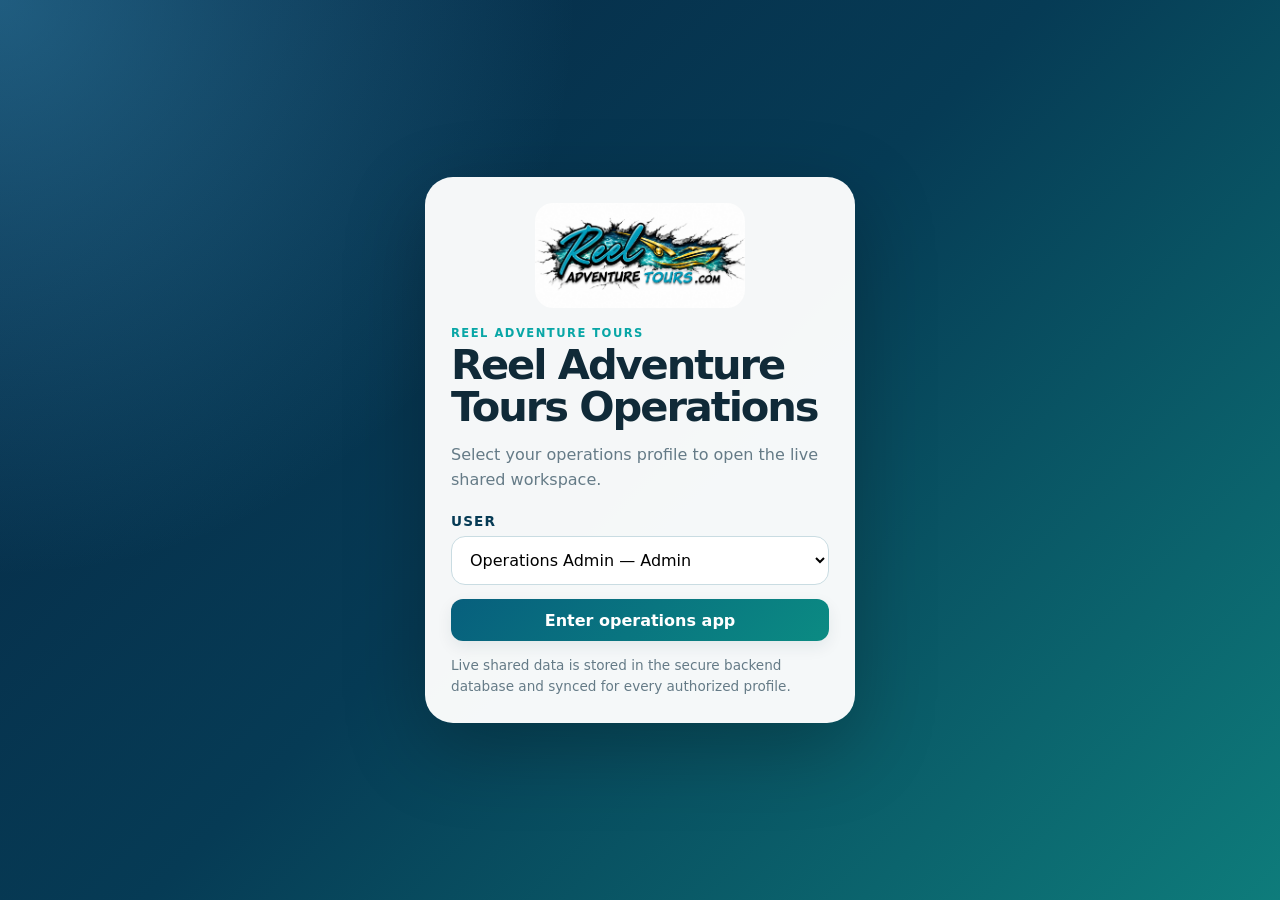
==== commit e4b5569a: "Switch app shell to production shared workspace" ====
--- a/index.html
+++ b/index.html
@@ -4,12 +4,18 @@
   <meta charset="UTF-8">
   <meta name="viewport" content="width=device-width, initial-scale=1.0, viewport-fit=cover">
   <meta name="theme-color" content="#081d33">
+  <meta name="application-name" content="Reel Adventure Tours Operations">
   <meta name="apple-mobile-web-app-capable" content="yes">
+  <meta name="mobile-web-app-capable" content="yes">
+  <meta name="apple-mobile-web-app-title" content="Reel Ops">
   <meta name="apple-mobile-web-app-status-bar-style" content="black-translucent">
   <meta name="description" content="Unified Reel Adventure Tours operations shell for bookings, trips, vessels, crew, payroll, expenses, inventory, checklists, cruise schedules, reports, and settings.">
   <title>Reel Adventure Tours — Operations Shell</title>
-  <link rel="manifest" href="manifest.json">
-  <link rel="apple-touch-icon" href="Reel Adventure Tours Logo (2).jpg">
+  <link rel="manifest" href="/manifest.json">
+  <link rel="icon" type="image/png" sizes="192x192" href="/icons/icon-192.png">
+  <link rel="icon" type="image/png" sizes="512x512" href="/icons/icon-512.png">
+  <link rel="apple-touch-icon" sizes="180x180" href="/icons/apple-touch-icon.png">
+  <link rel="canonical" href="https://reel-adventure-operations-app.onrender.com/">
   <link rel="stylesheet" href="styles.css">
 </head>
 <body>
@@ -20,7 +26,7 @@
       <img class="login-logo" src="Reel Adventure Tours Logo (2).jpg" alt="Reel Adventure Tours logo">
       <p class="eyebrow">Reel Adventure Tours</p>
       <h1 id="loginTitle">Reel Adventure Tours Operations</h1>
-      <p class="login-copy">Select your demo user to open operations.</p>
+      <p class="login-copy">Select your operations profile to open the live shared workspace.</p>
       <label for="userSelect">User</label>
       <select id="userSelect"></select>
       <select id="roleSelect" hidden aria-hidden="true">
@@ -31,8 +37,8 @@
         <option value="Mate">Mate</option>
         <option value="Bookkeeper">Bookkeeper</option>
       </select>
-      <button id="enterAppBtn" class="btn btn-primary btn-full">Enter demo app</button>
-      <p class="login-note">Local demo access only. User identities and operational data are stored in this browser.</p>
+      <button id="enterAppBtn" class="btn btn-primary btn-full">Enter operations app</button>
+      <p class="login-note">Live shared data is stored in the secure backend database and synced for every authorized profile.</p>
     </div>
   </section>
 
@@ -59,6 +65,10 @@
         </div>
         <div class="topbar-actions">
           <span id="activeRole" class="role-pill">Owner / Admin</span>
+          <!-- UPGRADE: WhatsApp Quick-Send button always visible in topbar -->
+          <button id="waQuickBtn" class="btn btn-whatsapp btn-small" onclick="openWhatsAppQuickSend()" title="Send WhatsApp message">
+            📲 WhatsApp
+          </button>
           <button id="installBtn" class="btn btn-outline btn-small" hidden>Install</button>
         </div>
       </header>
@@ -123,5 +133,6 @@
   </template>
 
   <script src="app.js" defer></script>
+  <script src="upgrades.js" defer></script>
 </body>
 </html>
--- a/styles.css
+++ b/styles.css
@@ -1549,3 +1549,18 @@
   .sidebar{position:fixed;inset:0 auto 0 0;width:280px;height:100dvh;max-height:100dvh;transform:none}
   .main-shell{width:calc(100% - 280px);margin-left:280px!important}
 }
+
+/* Production install and integration readiness */
+.settings-card-head{display:flex;align-items:flex-start;justify-content:space-between;gap:14px}
+.settings-card-head h3,.settings-card-head p{margin:3px 0}
+.integration-readiness-grid{display:grid;grid-template-columns:repeat(4,minmax(0,1fr));gap:10px}
+.integration-readiness-grid span{display:grid;gap:5px;min-width:0;padding:12px;border:1px solid var(--line);border-radius:13px;background:linear-gradient(145deg,#fff,#f5faf9)}
+.integration-readiness-grid small{color:var(--muted);font-size:.62rem;font-weight:900;letter-spacing:.08em;text-transform:uppercase}
+.integration-readiness-grid strong{overflow-wrap:anywhere;color:var(--ocean);font-size:.92rem}
+.integration-readiness-grid .badge{justify-self:start}
+.integration-checklist{display:grid;grid-template-columns:1fr 1fr;gap:10px}
+.integration-checklist div{padding:12px;border:1px dashed rgba(7,95,125,.28);border-radius:13px;background:#f7fbfb}
+.integration-checklist strong,.integration-checklist p{margin:0}.integration-checklist p{margin-top:5px;color:var(--muted);line-height:1.45}
+.app-download-card,.integration-status-card{border-top:4px solid var(--teal)}
+.gmail-live-actions{display:flex;align-items:center;justify-content:flex-end;gap:8px;flex-wrap:wrap}
+@media(max-width:760px){.settings-card-head{display:grid}.integration-readiness-grid,.integration-checklist{grid-template-columns:1fr}.app-download-card .legacy-actions,.integration-status-card .legacy-actions{display:grid}.app-download-card .btn,.integration-status-card .btn{width:100%}.gmail-live-actions{justify-content:flex-start}.gmail-live-actions .btn{flex:1 1 140px}}
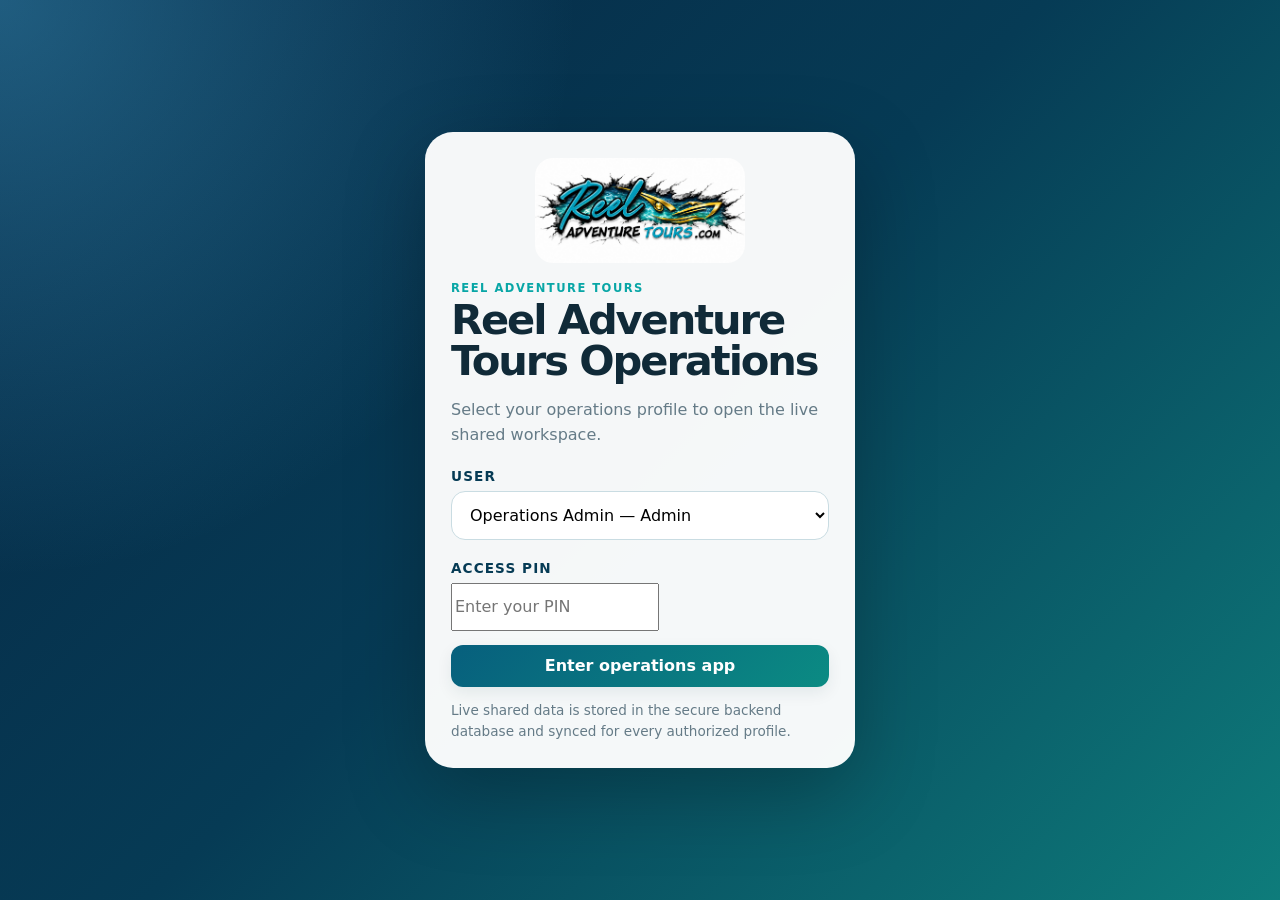
==== commit 1dbc7971: "Add team onboarding and role access controls" ====
--- a/index.html
+++ b/index.html
@@ -16,7 +16,7 @@
   <link rel="icon" type="image/png" sizes="512x512" href="/icons/icon-512.png">
   <link rel="apple-touch-icon" sizes="180x180" href="/icons/apple-touch-icon.png">
   <link rel="canonical" href="https://reel-adventure-operations-app.onrender.com/">
-  <link rel="stylesheet" href="styles.css">
+  <link rel="stylesheet" href="styles.css?v=20260625-all-bookings">
 </head>
 <body>
   <div id="toast" class="toast" role="status" aria-live="polite"></div>
@@ -29,6 +29,8 @@
       <p class="login-copy">Select your operations profile to open the live shared workspace.</p>
       <label for="userSelect">User</label>
       <select id="userSelect"></select>
+      <label for="userPin">Access PIN</label>
+      <input id="userPin" type="password" inputmode="numeric" autocomplete="current-password" placeholder="Enter your PIN">
       <select id="roleSelect" hidden aria-hidden="true">
         <option value="Owner / Admin">Owner / Admin</option>
         <option value="Owner">Owner</option>
@@ -65,8 +67,7 @@
         </div>
         <div class="topbar-actions">
           <span id="activeRole" class="role-pill">Owner / Admin</span>
-          <!-- UPGRADE: WhatsApp Quick-Send button always visible in topbar -->
-          <button id="waQuickBtn" class="btn btn-whatsapp btn-small" onclick="openWhatsAppQuickSend()" title="Send WhatsApp message">
+          <button id="waQuickBtn" class="btn btn-whatsapp btn-small" onclick="openWhatsAppQuickSend()" title="Send WhatsApp message" hidden>
             📲 WhatsApp
           </button>
           <button id="installBtn" class="btn btn-outline btn-small" hidden>Install</button>
@@ -99,6 +100,7 @@
         <div id="page-cruise-schedule" class="page"></div>
         <div id="page-reports" class="page"></div>
         <div id="page-notifications" class="page"></div>
+        <div id="page-my-profile" class="page"></div>
         <div id="page-audit" class="page"></div>
         <div id="page-settings" class="page"></div>
         <div id="page-legacy" class="page"></div>
@@ -132,7 +134,7 @@
     </div>
   </template>
 
-  <script src="app.js" defer></script>
-  <script src="upgrades.js" defer></script>
+  <script src="app.js?v=20260625-all-bookings" defer></script>
+  <script src="upgrades.js?v=20260625-all-bookings" defer></script>
 </body>
 </html>
